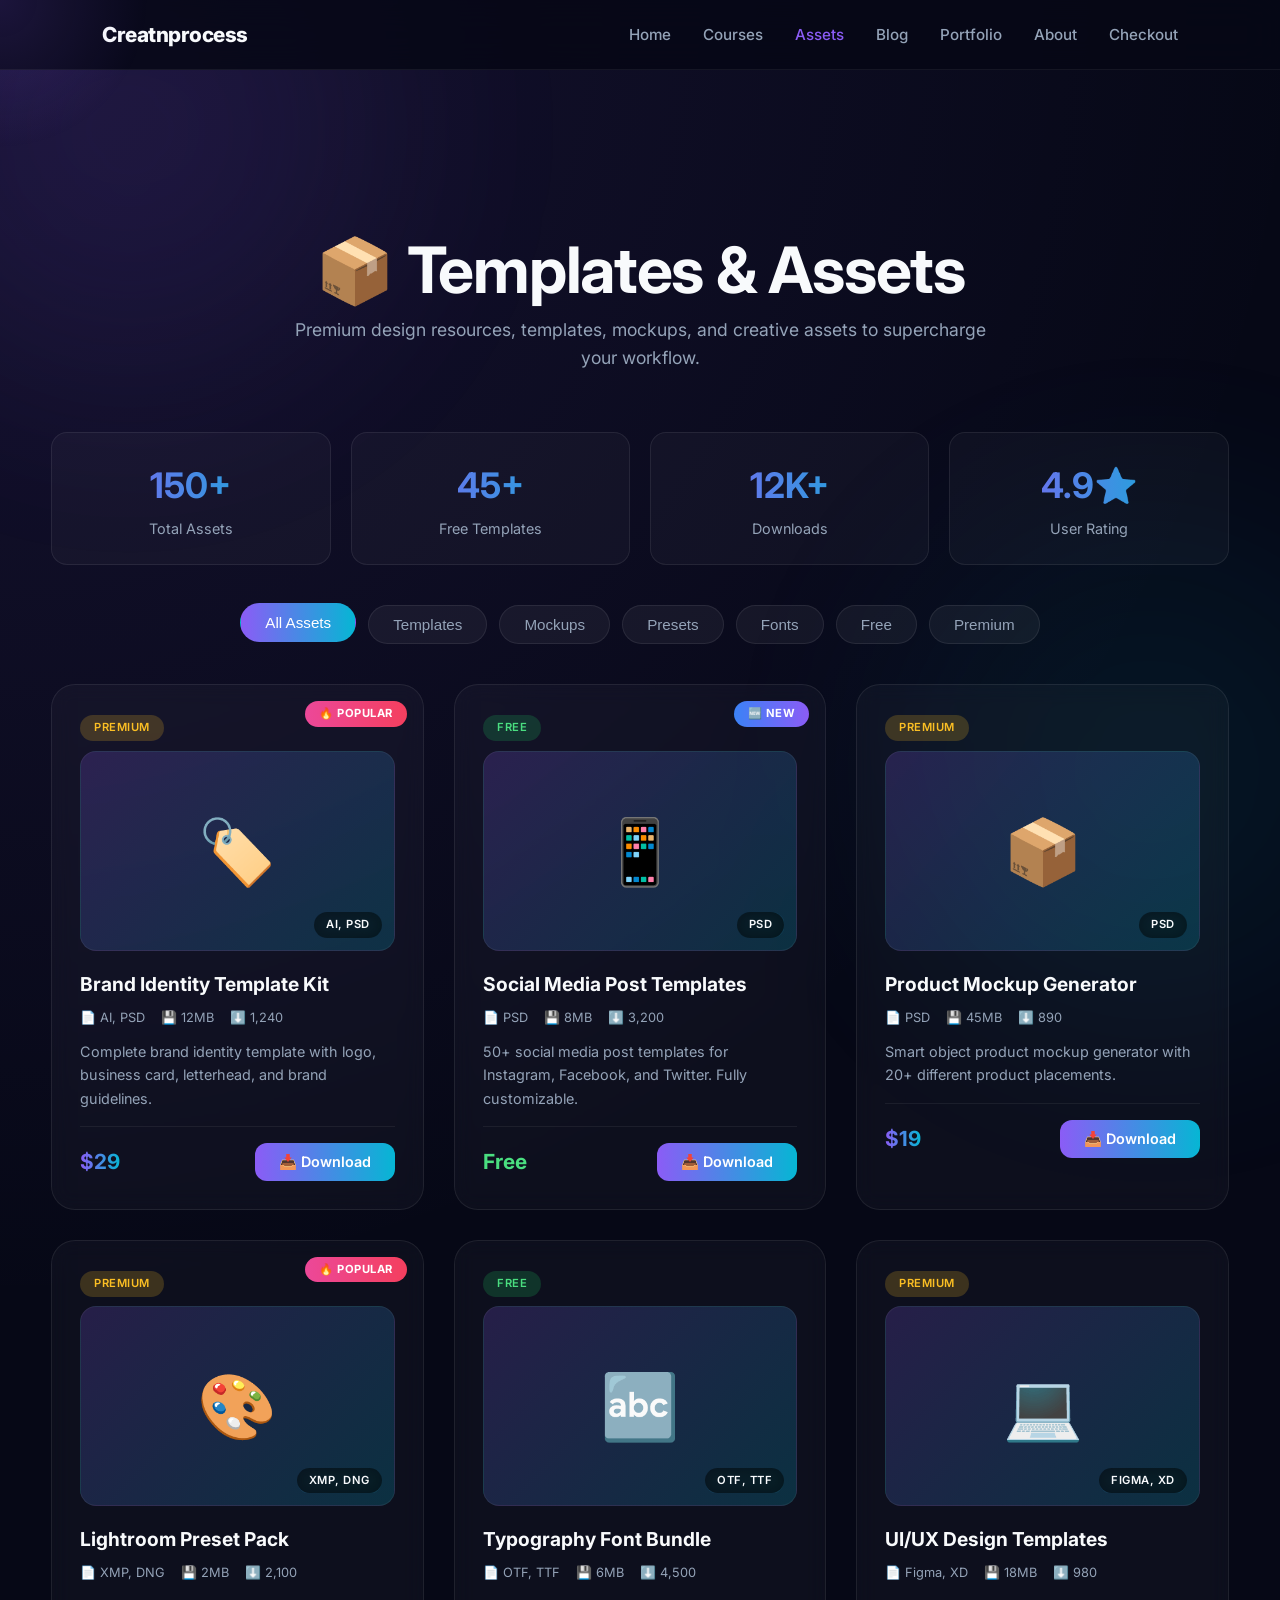
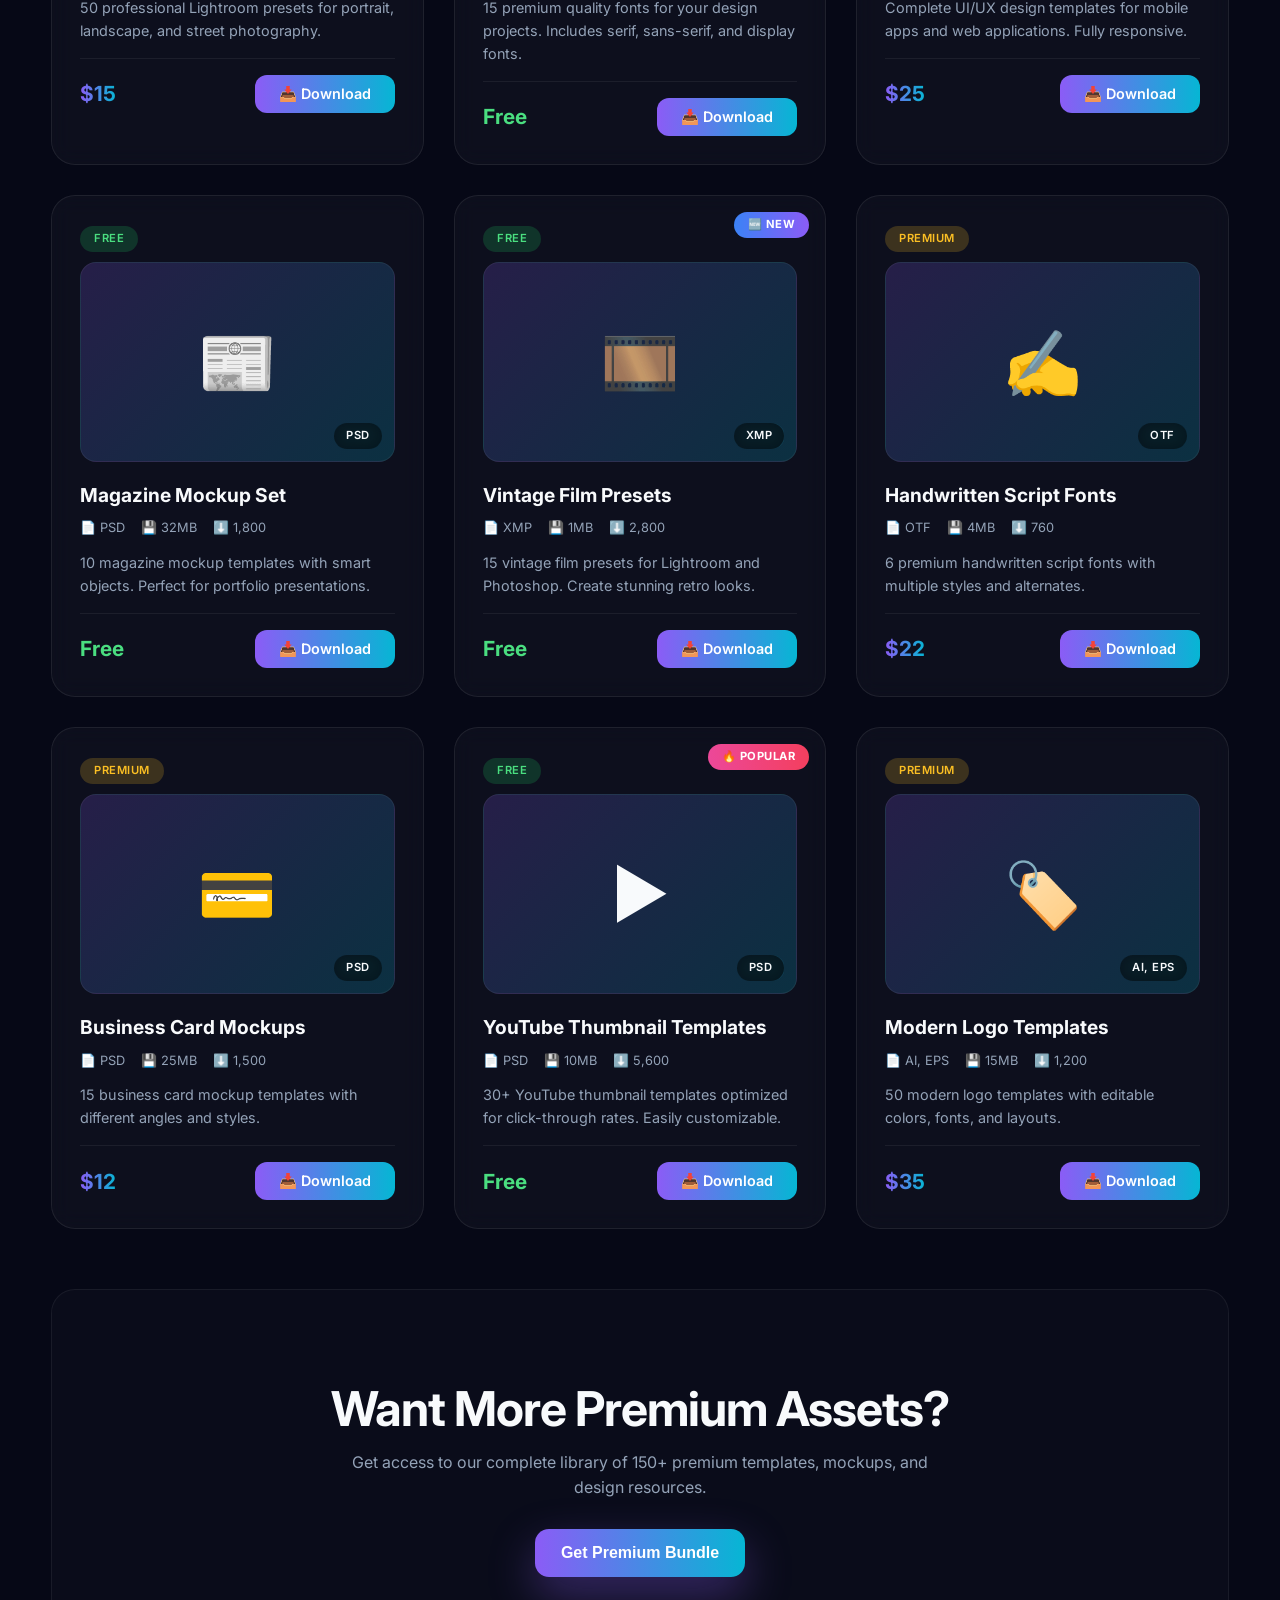
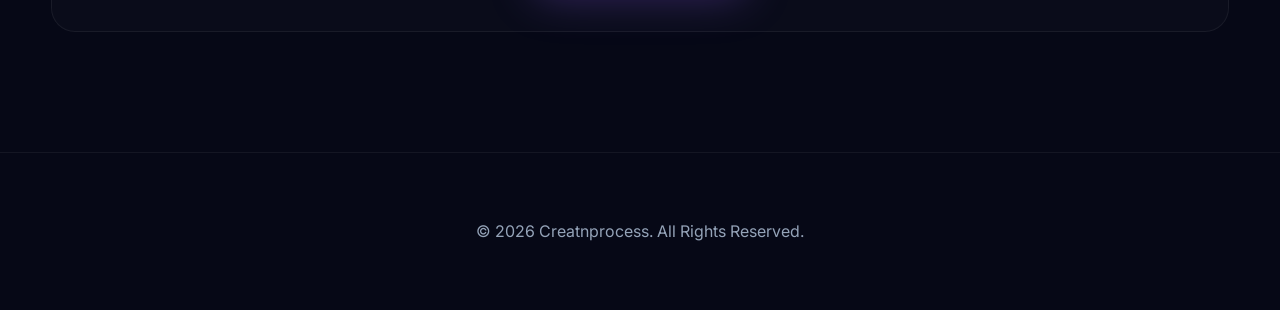
==== assets.html @ be1e5af7 "Create assets.html" ====
<!DOCTYPE html>
<html lang="en">
<head>
    <meta charset="UTF-8">
    <meta name="viewport" content="width=device-width, initial-scale=1.0">
    <title>Templates & Assets | Creatnprocess</title>
    <link href="https://fonts.googleapis.com/css2?family=Inter:wght@300;400;500;600;700;800&display=swap" rel="stylesheet">
    <link rel="stylesheet" href="style.css">
    <style>
        /* ===== ASSETS PAGE STYLES ===== */
        .assets-header {
            text-align: center;
            padding: 60px 0 20px;
        }
        .assets-header h1 {
            font-size: clamp(2.5rem, 5vw, 4rem);
            margin-bottom: 10px;
        }
        .assets-header p {
            color: var(--muted);
            font-size: 1.1rem;
            max-width: 700px;
            margin: 0 auto;
        }

        .assets-stats {
            display: grid;
            grid-template-columns: repeat(4, 1fr);
            gap: 20px;
            margin: 40px 0;
        }
        .assets-stats .stat-box {
            background: rgba(255, 255, 255, 0.03);
            border: 1px solid rgba(255, 255, 255, 0.08);
            border-radius: 16px;
            padding: 24px;
            text-align: center;
            transition: all 0.3s;
        }
        .assets-stats .stat-box:hover {
            transform: translateY(-4px);
            border-color: rgba(139, 92, 246, 0.3);
        }
        .assets-stats .stat-box .stat-number {
            font-size: 2.2rem;
            font-weight: 700;
            background: linear-gradient(90deg, var(--a), var(--b));
            -webkit-background-clip: text;
            -webkit-text-fill-color: transparent;
            background-clip: text;
        }
        .assets-stats .stat-box .stat-label {
            color: var(--muted);
            font-size: 0.9rem;
            margin-top: 4px;
        }

        .asset-filters {
            display: flex;
            flex-wrap: wrap;
            justify-content: center;
            gap: 12px;
            margin: 30px 0 40px;
        }
        .asset-filters button {
            padding: 10px 24px;
            border-radius: 999px;
            background: rgba(255, 255, 255, 0.05);
            border: 1px solid rgba(255, 255, 255, 0.08);
            color: var(--muted);
            cursor: pointer;
            font-weight: 500;
            transition: all 0.3s ease;
            font-size: 0.95rem;
        }
        .asset-filters button:hover,
        .asset-filters button.active {
            background: linear-gradient(90deg, var(--a), var(--b));
            color: white;
            border-color: transparent;
            transform: translateY(-2px);
        }

        .assets-grid {
            display: grid;
            grid-template-columns: repeat(auto-fit, minmax(320px, 1fr));
            gap: 30px;
            margin-top: 20px;
        }

        .asset-card {
            background: rgba(255, 255, 255, 0.03);
            border: 1px solid rgba(255, 255, 255, 0.08);
            border-radius: 24px;
            padding: 28px;
            backdrop-filter: blur(10px);
            transition: all 0.4s cubic-bezier(0.175, 0.885, 0.32, 1.275);
            position: relative;
            overflow: hidden;
        }
        .asset-card:hover {
            transform: translateY(-8px);
            border-color: rgba(139, 92, 246, 0.4);
            box-shadow: 0 25px 50px rgba(0, 0, 0, 0.4);
        }
        .asset-card.hidden {
            display: none;
        }

        .asset-card .asset-preview {
            height: 200px;
            border-radius: 16px;
            display: grid;
            place-items: center;
            font-size: 3rem;
            margin-bottom: 18px;
            position: relative;
            overflow: hidden;
            background: linear-gradient(135deg, rgba(139, 92, 246, 0.2), rgba(6, 182, 212, 0.2));
            border: 1px solid rgba(255, 255, 255, 0.06);
        }
        .asset-card .asset-preview .asset-overlay {
            position: absolute;
            inset: 0;
            background: rgba(0, 0, 0, 0.4);
            display: grid;
            place-items: center;
            opacity: 0;
            transition: opacity 0.3s;
        }
        .asset-card .asset-preview:hover .asset-overlay {
            opacity: 1;
        }
        .asset-card .asset-preview .asset-overlay .preview-btn {
            padding: 12px 28px;
            border-radius: 12px;
            background: linear-gradient(90deg, var(--a), var(--b));
            color: white;
            border: none;
            font-weight: 600;
            cursor: pointer;
            transition: transform 0.2s;
            font-family: inherit;
            font-size: 0.9rem;
        }
        .asset-card .asset-preview .asset-overlay .preview-btn:hover {
            transform: scale(1.05);
        }
        .asset-card .asset-preview .file-type {
            position: absolute;
            bottom: 12px;
            right: 12px;
            padding: 4px 12px;
            border-radius: 999px;
            background: rgba(0, 0, 0, 0.6);
            backdrop-filter: blur(8px);
            font-size: 0.7rem;
            font-weight: 600;
            color: var(--text);
            text-transform: uppercase;
            letter-spacing: 0.5px;
        }

        .asset-card .asset-badge {
            display: inline-block;
            padding: 4px 14px;
            border-radius: 999px;
            font-size: 0.7rem;
            font-weight: 600;
            text-transform: uppercase;
            letter-spacing: 0.5px;
            margin-bottom: 10px;
        }
        .asset-badge.free {
            background: rgba(34, 197, 94, 0.2);
            color: #4ade80;
        }
        .asset-badge.premium {
            background: rgba(251, 191, 36, 0.2);
            color: #fbbf24;
        }
        .asset-badge.pro {
            background: rgba(139, 92, 246, 0.2);
            color: var(--a);
        }

        .asset-card h3 {
            font-size: 1.2rem;
            margin: 0 0 6px;
        }
        .asset-card .asset-meta {
            display: flex;
            gap: 16px;
            color: var(--muted);
            font-size: 0.8rem;
            margin: 8px 0 12px;
            flex-wrap: wrap;
        }
        .asset-card .asset-meta span {
            display: flex;
            align-items: center;
            gap: 4px;
        }
        .asset-card p {
            color: var(--muted);
            line-height: 1.6;
            font-size: 0.9rem;
            margin: 0 0 16px;
        }
        .asset-card .asset-footer {
            display: flex;
            justify-content: space-between;
            align-items: center;
            padding-top: 16px;
            border-top: 1px solid rgba(255, 255, 255, 0.06);
            flex-wrap: wrap;
            gap: 12px;
        }
        .asset-card .asset-price {
            font-size: 1.3rem;
            font-weight: 700;
            background: linear-gradient(90deg, var(--a), var(--b));
            -webkit-background-clip: text;
            -webkit-text-fill-color: transparent;
            background-clip: text;
        }
        .asset-card .asset-price.free-price {
            background: none;
            -webkit-text-fill-color: #4ade80;
            color: #4ade80;
        }
        .asset-card .btn-download {
            padding: 10px 24px;
            border-radius: 12px;
            background: linear-gradient(90deg, var(--a), var(--b));
            color: white;
            border: none;
            font-weight: 600;
            font-size: 0.9rem;
            cursor: pointer;
            transition: all 0.3s;
            font-family: inherit;
        }
        .asset-card .btn-download:hover {
            transform: translateY(-2px);
            box-shadow: 0 10px 30px rgba(139, 92, 246, 0.3);
        }
        .asset-card .btn-download:active {
            transform: scale(0.95);
        }
        .asset-card .btn-download.downloaded {
            background: rgba(34, 197, 94, 0.2);
            color: #4ade80;
            border: 1px solid rgba(34, 197, 94, 0.2);
            cursor: default;
        }
        .asset-card .btn-download.downloaded:hover {
            transform: none;
            box-shadow: none;
        }

        .asset-card .featured-tag {
            position: absolute;
            top: 16px;
            right: 16px;
            background: linear-gradient(90deg, #f59e0b, #f97316);
            color: white;
            padding: 4px 14px;
            border-radius: 999px;
            font-size: 0.7rem;
            font-weight: 700;
            text-transform: uppercase;
            letter-spacing: 0.5px;
            z-index: 2;
        }
        .asset-card .featured-tag.new {
            background: linear-gradient(90deg, #3b82f6, #8b5cf6);
        }
        .asset-card .featured-tag.popular {
            background: linear-gradient(90deg, #ec4899, #f43f5e);
        }

        /* ===== TOAST ===== */
        .toast {
            position: fixed;
            bottom: 30px;
            right: 30px;
            padding: 16px 28px;
            border-radius: 16px;
            background: rgba(6, 8, 22, 0.95);
            backdrop-filter: blur(20px);
            border: 1px solid rgba(255, 255, 255, 0.1);
            color: var(--text);
            font-weight: 500;
            z-index: 10000;
            transform: translateY(120px);
            opacity: 0;
            transition: all 0.5s cubic-bezier(0.175, 0.885, 0.32, 1.275);
            max-width: 400px;
            box-shadow: 0 20px 60px rgba(0, 0, 0, 0.5);
        }
        .toast.show {
            transform: translateY(0);
            opacity: 1;
        }
        .toast .toast-icon {
            margin-right: 10px;
        }
        .toast.success {
            border-color: rgba(34, 197, 94, 0.3);
        }
        .toast.success .toast-icon {
            color: #4ade80;
        }
        .toast.error {
            border-color: rgba(239, 68, 68, 0.3);
        }
        .toast.error .toast-icon {
            color: #f87171;
        }
        .toast.info {
            border-color: rgba(59, 130, 246, 0.3);
        }
        .toast.info .toast-icon {
            color: #60a5fa;
        }

        .no-results {
            text-align: center;
            padding: 60px 20px;
            color: var(--muted);
            display: none;
        }
        .no-results.show {
            display: block;
        }
        .no-results h3 {
            font-size: 1.5rem;
            margin-bottom: 10px;
            color: var(--text);
        }

        @media (max-width: 900px) {
            .assets-stats {
                grid-template-columns: repeat(2, 1fr);
            }
            .assets-grid {
                grid-template-columns: 1fr;
            }
            .toast {
                bottom: 20px;
                right: 20px;
                left: 20px;
                max-width: none;
            }
        }
        @media (max-width: 600px) {
            .assets-stats {
                grid-template-columns: 1fr 1fr;
                gap: 12px;
            }
            .assets-stats .stat-box {
                padding: 16px;
            }
            .assets-stats .stat-box .stat-number {
                font-size: 1.6rem;
            }
            .asset-filters button {
                padding: 8px 16px;
                font-size: 0.85rem;
            }
            .asset-card .asset-footer {
                flex-direction: column;
                align-items: stretch;
            }
            .asset-card .btn-download {
                text-align: center;
            }
        }
    </style>
</head>
<body>

    <!-- ===== CURSOR GLOW ===== -->
    <div class="cursor-glow"></div>

    <!-- ===== TOAST ===== -->
    <div class="toast" id="toast">
        <span class="toast-icon">✅</span>
        <span class="toast-message">Action completed!</span>
    </div>

    <!-- ===== NAVIGATION ===== -->
    <nav id="nav">
        <div class="brand">Creatnprocess</div>
        <div class="nav-links">
            <a href="index.html">Home</a>
            <a href="courses.html">Courses</a>
            <a href="assets.html" style="color:var(--a);">Assets</a>
            <a href="blog.html">Blog</a>
            <a href="index.html#showcase">Portfolio</a>
            <a href="founder.html">About</a>
            <a href="checkout.html">Checkout</a>
        </div>
    </nav>

    <section class="section">
        <!-- Header -->
        <div class="assets-header reveal">
            <h1>📦 Templates & Assets</h1>
            <p>Premium design resources, templates, mockups, and creative assets to supercharge your workflow.</p>
        </div>

        <!-- Stats -->
        <div class="assets-stats reveal">
            <div class="stat-box">
                <div class="stat-number">150+</div>
                <div class="stat-label">Total Assets</div>
            </div>
            <div class="stat-box">
                <div class="stat-number">45+</div>
                <div class="stat-label">Free Templates</div>
            </div>
            <div class="stat-box">
                <div class="stat-number">12K+</div>
                <div class="stat-label">Downloads</div>
            </div>
            <div class="stat-box">
                <div class="stat-number">4.9⭐</div>
                <div class="stat-label">User Rating</div>
            </div>
        </div>

        <!-- Filters -->
        <div class="asset-filters reveal" id="filterContainer">
            <button class="active" data-filter="all">All Assets</button>
            <button data-filter="templates">Templates</button>
            <button data-filter="mockups">Mockups</button>
            <button data-filter="presets">Presets</button>
            <button data-filter="fonts">Fonts</button>
            <button data-filter="free">Free</button>
            <button data-filter="premium">Premium</button>
        </div>

        <!-- No Results -->
        <div class="no-results" id="noResults">
            <h3>🔍 No assets found</h3>
            <p>Try adjusting your filters to find what you're looking for.</p>
        </div>

        <!-- Assets Grid -->
        <div class="assets-grid reveal" id="assetsGrid"></div>

        <!-- Call to Action -->
        <div style="text-align:center;margin-top:60px;padding:50px;background:rgba(255,255,255,0.02);border-radius:24px;border:1px solid rgba(255,255,255,0.06);">
            <h2 style="margin-bottom:12px;">Want More Premium Assets?</h2>
            <p style="color:var(--muted);max-width:600px;margin:0 auto 24px;">Get access to our complete library of 150+ premium templates, mockups, and design resources.</p>
            <button class="btn primary" onclick="showToast('🚀 Premium bundle coming soon!', 'info')" style="border:none;cursor:pointer;">Get Premium Bundle</button>
        </div>

    </section>

    <footer>
        <p>© 2026 Creatnprocess. All Rights Reserved.</p>
    </footer>

    <script src="script.js"></script>
    <script>
        // ============================================================
        // ASSETS DATA
        // ============================================================
        const assets = [{
            id: 1,
            title: "Brand Identity Template Kit",
            category: "templates",
            type: "premium",
            price: 29,
            icon: "🏷️",
            format: "AI, PSD",
            size: "12MB",
            downloads: 1240,
            description: "Complete brand identity template with logo, business card, letterhead, and brand guidelines.",
            featured: true,
            featuredType: "popular"
        }, {
            id: 2,
            title: "Social Media Post Templates",
            category: "templates",
            type: "free",
            price: 0,
            icon: "📱",
            format: "PSD",
            size: "8MB",
            downloads: 3200,
            description: "50+ social media post templates for Instagram, Facebook, and Twitter. Fully customizable.",
            featured: true,
            featuredType: "new"
        }, {
            id: 3,
            title: "Product Mockup Generator",
            category: "mockups",
            type: "premium",
            price: 19,
            icon: "📦",
            format: "PSD",
            size: "45MB",
            downloads: 890,
            description: "Smart object product mockup generator with 20+ different product placements.",
            featured: false,
            featuredType: null
        }, {
            id: 4,
            title: "Lightroom Preset Pack",
            category: "presets",
            type: "premium",
            price: 15,
            icon: "🎨",
            format: "XMP, DNG",
            size: "2MB",
            downloads: 2100,
            description: "50 professional Lightroom presets for portrait, landscape, and street photography.",
            featured: true,
            featuredType: "popular"
        }, {
            id: 5,
            title: "Typography Font Bundle",
            category: "fonts",
            type: "free",
            price: 0,
            icon: "🔤",
            format: "OTF, TTF",
            size: "6MB",
            downloads: 4500,
            description: "15 premium quality fonts for your design projects. Includes serif, sans-serif, and display fonts.",
            featured: false,
            featuredType: null
        }, {
            id: 6,
            title: "UI/UX Design Templates",
            category: "templates",
            type: "premium",
            price: 25,
            icon: "💻",
            format: "Figma, XD",
            size: "18MB",
            downloads: 980,
            description: "Complete UI/UX design templates for mobile apps and web applications. Fully responsive.",
            featured: false,
            featuredType: null
        }, {
            id: 7,
            title: "Magazine Mockup Set",
            category: "mockups",
            type: "free",
            price: 0,
            icon: "📰",
            format: "PSD",
            size: "32MB",
            downloads: 1800,
            description: "10 magazine mockup templates with smart objects. Perfect for portfolio presentations.",
            featured: false,
            featuredType: null
        }, {
            id: 8,
            title: "Vintage Film Presets",
            category: "presets",
            type: "free",
            price: 0,
            icon: "🎞️",
            format: "XMP",
            size: "1MB",
            downloads: 2800,
            description: "15 vintage film presets for Lightroom and Photoshop. Create stunning retro looks.",
            featured: true,
            featuredType: "new"
        }, {
            id: 9,
            title: "Handwritten Script Fonts",
            category: "fonts",
            type: "premium",
            price: 22,
            icon: "✍️",
            format: "OTF",
            size: "4MB",
            downloads: 760,
            description: "6 premium handwritten script fonts with multiple styles and alternates.",
            featured: false,
            featuredType: null
        }, {
            id: 10,
            title: "Business Card Mockups",
            category: "mockups",
            type: "premium",
            price: 12,
            icon: "💳",
            format: "PSD",
            size: "25MB",
            downloads: 1500,
            description: "15 business card mockup templates with different angles and styles.",
            featured: false,
            featuredType: null
        }, {
            id: 11,
            title: "YouTube Thumbnail Templates",
            category: "templates",
            type: "free",
            price: 0,
            icon: "▶️",
            format: "PSD",
            size: "10MB",
            downloads: 5600,
            description: "30+ YouTube thumbnail templates optimized for click-through rates. Easily customizable.",
            featured: true,
            featuredType: "popular"
        }, {
            id: 12,
            title: "Modern Logo Templates",
            category: "templates",
            type: "premium",
            price: 35,
            icon: "🏷️",
            format: "AI, EPS",
            size: "15MB",
            downloads: 1200,
            description: "50 modern logo templates with editable colors, fonts, and layouts.",
            featured: false,
            featuredType: null
        }];

        // ============================================================
        // STATE
        // ============================================================
        let downloadedAssets = new Set();

        // ============================================================
        // TOAST SYSTEM
        // ============================================================
        function showToast(message, type = 'success') {
            const toast = document.getElementById('toast');
            const messageEl = toast.querySelector('.toast-message');
            const iconEl = toast.querySelector('.toast-icon');
            
            toast.className = 'toast ' + type;
            iconEl.textContent = type === 'success' ? '✅' : type === 'error' ? '❌' : 'ℹ️';
            messageEl.textContent = message;
            
            toast.classList.remove('show');
            setTimeout(() => {
                toast.classList.add('show');
            }, 10);
            
            clearTimeout(toast._timeout);
            toast._timeout = setTimeout(() => {
                toast.classList.remove('show');
            }, 3500);
        }

        // ============================================================
        // DOWNLOAD FUNCTION
        // ============================================================
        function downloadAsset(assetId) {
            const asset = assets.find(a => a.id === assetId);
            if (!asset) return;

            // Check if already downloaded
            if (downloadedAssets.has(assetId)) {
                showToast(`"${asset.title}" is already downloaded!`, 'info');
                return;
            }

            // Check if premium and not paid (simulate purchase)
            if (asset.type === 'premium') {
                const confirmed = confirm(`💎 "${asset.title}" is a premium asset.\n\nPrice: $${asset.price}\n\nWould you like to purchase and download it now?\n\n(Click OK to simulate purchase)`);
                if (!confirmed) {
                    showToast('Download cancelled', 'info');
                    return;
                }
                showToast(`💳 Processing payment for $${asset.price}...`, 'info');
                
                // Simulate payment processing
                setTimeout(() => {
                    downloadedAssets.add(assetId);
                    renderAssets();
                    showToast(`✅ "${asset.title}" downloaded successfully!`, 'success');
                }, 1500);
                return;
            }

            // Free download
            downloadedAssets.add(assetId);
            renderAssets();
            
            // Simulate download
            const mockBlob = new Blob(['This is a mock download file for ' + asset.title], { type: 'text/plain' });
            const url = URL.createObjectURL(mockBlob);
            const a = document.createElement('a');
            a.href = url;
            a.download = `${asset.title.toLowerCase().replace(/ /g, '_')}.${asset.format.split(',')[0].toLowerCase()}`;
            document.body.appendChild(a);
            a.click();
            document.body.removeChild(a);
            URL.revokeObjectURL(url);
            
            showToast(`📥 "${asset.title}" downloaded successfully!`, 'success');
        }

        // ============================================================
        // RENDER ASSETS
        // ============================================================
        function renderAssets(filter = 'all') {
            const grid = document.getElementById('assetsGrid');
            const noResults = document.getElementById('noResults');
            
            let filteredAssets = assets;
            
            if (filter !== 'all') {
                filteredAssets = assets.filter(a => 
                    a.category === filter || 
                    a.type === filter
                );
            }
            
            if (filteredAssets.length === 0) {
                noResults.classList.add('show');
                grid.innerHTML = '';
                return;
            }
            
            noResults.classList.remove('show');
            
            grid.innerHTML = filteredAssets.map(asset => {
                const isDownloaded = downloadedAssets.has(asset.id);
                
                let tags = [];
                if (asset.featured && asset.featuredType === 'popular') {
                    tags.push(`<span class="featured-tag popular">🔥 Popular</span>`);
                } else if (asset.featured && asset.featuredType === 'new') {
                    tags.push(`<span class="featured-tag new">🆕 New</span>`);
                }
                
                const priceClass = asset.type === 'free' ? 'free-price' : '';
                const priceDisplay = asset.type === 'free' ? 'Free' : `$${asset.price}`;
                const badgeClass = asset.type === 'free' ? 'free' : asset.type === 'premium' ? 'premium' : 'pro';
                
                let buttonHTML;
                if (isDownloaded) {
                    buttonHTML = `<button class="btn-download downloaded" disabled>✅ Downloaded</button>`;
                } else {
                    buttonHTML = `<button class="btn-download" onclick="downloadAsset(${asset.id})">📥 Download</button>`;
                }
                
                return `
                    <div class="asset-card" data-category="${asset.category}" data-type="${asset.type}">
                        ${tags.join('')}
                        <span class="asset-badge ${badgeClass}">${asset.type}</span>
                        <div class="asset-preview">
                            <span style="font-size:4rem;position:relative;z-index:1;">${asset.icon}</span>
                            <div class="asset-overlay">
                                <button class="preview-btn" onclick="downloadAsset(${asset.id})">Quick Download</button>
                            </div>
                            <span class="file-type">${asset.format}</span>
                        </div>
                        <h3>${asset.title}</h3>
                        <div class="asset-meta">
                            <span>📄 ${asset.format}</span>
                            <span>💾 ${asset.size}</span>
                            <span>⬇️ ${asset.downloads.toLocaleString()}</span>
                        </div>
                        <p>${asset.description}</p>
                        <div class="asset-footer">
                            <div class="asset-price ${priceClass}">${priceDisplay}</div>
                            ${buttonHTML}
                        </div>
                    </div>
                `;
            }).join('');
        }

        // ============================================================
        // FILTER SYSTEM
        // ============================================================
        document.addEventListener('DOMContentLoaded', function() {
            const filterButtons = document.querySelectorAll('.asset-filters button');
            
            // Load saved downloads
            try {
                const saved = JSON.parse(localStorage.getItem('creatnprocess_downloaded') || '[]');
                if (Array.isArray(saved)) downloadedAssets = new Set(saved);
            } catch (e) {}
            
            filterButtons.forEach(button => {
                button.addEventListener('click', function() {
                    filterButtons.forEach(btn => btn.classList.remove('active'));
                    this.classList.add('active');
                    
                    const filter = this.dataset.filter;
                    renderAssets(filter);
                });
            });
            
            // Initial render
            renderAssets('all');
            
            // Save downloads to localStorage
            setInterval(() => {
                localStorage.setItem('creatnprocess_downloaded', JSON.stringify([...downloadedAssets]));
            }, 1000);
        });

        // ============================================================
        // EXPOSE FUNCTIONS
        // ============================================================
        window.downloadAsset = downloadAsset;
        window.showToast = showToast;

        console.log('📦 Assets page loaded!');
        console.log(`📁 ${assets.length} assets available`);
        console.log(`⬇️ ${downloadedAssets.size} assets downloaded`);
    </script>
</body>
</html>
---- style.css ----
/* ===== RESET & BASE ===== */
:root {
    --a: #8b5cf6;
    --b: #06b6d4;
    --bg: #060816;
    --text: #f8fafc;
    --muted: #94a3b8;
}
* {
    box-sizing: border-box;
}
html {
    scroll-behavior: smooth;
}
body {
    margin: 0;
    font-family: 'Inter', sans-serif;
    color: var(--text);
    background:
        radial-gradient(circle at top left, rgba(139, 92, 246, 0.12), transparent 35%),
        var(--bg);
    overflow-x: hidden;
    line-height: 1.6;
}

/* ===== GLOW ORBS ===== */
body::before,
body::after {
    content: "";
    position: fixed;
    width: 500px;
    height: 500px;
    border-radius: 50%;
    filter: blur(120px);
    pointer-events: none;
    z-index: -1;
    opacity: 0.45;
}
body::before {
    background: rgba(139, 92, 246, 0.22);
    top: -120px;
    left: -120px;
}
body::after {
    background: rgba(6, 182, 212, 0.18);
    right: -120px;
    bottom: -120px;
}

/* ===== CURSOR GLOW ===== */
.cursor-glow {
    position: fixed;
    width: 300px;
    height: 300px;
    border-radius: 50%;
    background: radial-gradient(circle, rgba(139, 92, 246, 0.15), transparent 70%);
    pointer-events: none;
    transform: translate(-50%, -50%);
    z-index: 9999;
    transition: opacity 0.2s;
}

/* ===== NAVIGATION ===== */
nav {
    position: sticky;
    top: 0;
    z-index: 100;
    display: flex;
    justify-content: space-between;
    align-items: center;
    width: 100%;
    padding: 18px 8%;
    background: rgba(6, 8, 22, 0.85);
    backdrop-filter: blur(18px);
    border-bottom: 1px solid rgba(255, 255, 255, 0.06);
    border-radius: 0;
    margin: 0;
    box-shadow: none;
}
.brand {
    font-weight: 800;
    font-size: 1.3rem;
    letter-spacing: -0.5px;
    color: var(--text);
}
.nav-links a {
    color: var(--muted);
    text-decoration: none;
    margin-left: 28px;
    font-size: 0.95rem;
    font-weight: 500;
    transition: color 0.2s ease;
}
.nav-links a:hover {
    color: var(--text);
}

/* ===== HERO ===== */
.hero {
    min-height: 90vh;
    display: grid;
    place-items: center;
    padding: 40px 20px;
}
.hero-content {
    text-align: center;
    max-width: 900px;
}
.pill {
    display: inline-block;
    padding: 10px 16px;
    border-radius: 999px;
    background: rgba(255, 255, 255, 0.07);
    border: 1px solid rgba(255, 255, 255, 0.08);
    font-size: 0.85rem;
    font-weight: 500;
}
h1 {
    font-size: clamp(3rem, 7vw, 5.5rem);
    line-height: 1.1;
    margin: 25px 0 16px;
    font-weight: 700;
    letter-spacing: -0.02em;
}
.hero p {
    color: var(--muted);
    font-size: 1.15rem;
    max-width: 760px;
    margin: 0 auto 32px;
    line-height: 1.7;
}
.hero-buttons {
    display: flex;
    flex-wrap: wrap;
    justify-content: center;
    gap: 12px;
}

/* ===== BUTTONS ===== */
.btn {
    display: inline-block;
    padding: 15px 26px;
    border-radius: 14px;
    text-decoration: none;
    font-weight: 700;
    font-size: 1rem;
    border: none;
    cursor: pointer;
    transition: transform 0.15s ease, box-shadow 0.25s ease, opacity 0.2s ease;
    margin: 4px;
}
.primary {
    background: linear-gradient(90deg, var(--a), var(--b));
    color: white;
    box-shadow: 0 18px 45px rgba(139, 92, 246, 0.35);
}
.primary:hover {
    transform: translateY(-4px);
    box-shadow: 0 24px 55px rgba(139, 92, 246, 0.45);
}
.secondary {
    border: 1px solid rgba(255, 255, 255, 0.12);
    color: white;
    background: transparent;
}
.secondary:hover {
    transform: translateY(-4px);
}
.btn:active,
.btn-click {
    transform: scale(0.97);
    opacity: 0.9;
}

/* ===== SECTIONS ===== */
.section {
    width: min(1240px, 92%);
    margin: auto;
    padding: 80px 0;
}
.stats {
    width: min(1240px, 92%);
    margin: auto;
    padding: 80px 0;
    display: grid;
    grid-template-columns: repeat(auto-fit, minmax(200px, 1fr));
    gap: 24px;
}
h2 {
    font-size: clamp(2.2rem, 4vw, 3rem);
    font-weight: 700;
    letter-spacing: -0.02em;
    margin-bottom: 14px;
    line-height: 1.2;
}

/* ===== CARDS / STATS ===== */
.stat,
.card,
.project,
.brands div,
.stat-card {
    background: rgba(255, 255, 255, 0.035);
    border: 1px solid rgba(255, 255, 255, 0.08);
    border-radius: 20px;
    padding: 28px;
    backdrop-filter: blur(10px);
    transition: transform 0.3s ease, border-color 0.3s ease, box-shadow 0.3s ease;
}
.stat:hover,
.card:hover,
.project:hover,
.brands div:hover,
.stat-card:hover {
    transform: translateY(-6px);
    border-color: rgba(139, 92, 246, 0.35);
    box-shadow: 0 20px 40px rgba(0, 0, 0, 0.3);
}
.stat h3 {
    font-size: 2.5rem;
    margin: 0 0 4px;
    background: linear-gradient(90deg, var(--a), var(--b));
    -webkit-background-clip: text;
    -webkit-text-fill-color: transparent;
    background-clip: text;
}
.stat span {
    color: var(--muted);
    font-size: 0.95rem;
}

/* ===== CARDS GRID ===== */
.cards {
    display: grid;
    grid-template-columns: repeat(auto-fit, minmax(280px, 1fr));
    gap: 24px;
    margin-top: 30px;
}
.card h3 {
    margin: 0 0 8px;
    font-size: 1.3rem;
}
.card p {
    color: var(--muted);
    margin: 0;
    line-height: 1.5;
}

/* ===== THUMB / IMAGE ===== */
.thumb,
.image {
    height: 220px;
    border-radius: 18px;
    background: linear-gradient(135deg, var(--a), var(--b));
    display: grid;
    place-items: center;
    font-weight: 700;
    margin-bottom: 18px;
    overflow: hidden;
    position: relative;
}
.thumb::after,
.image::after {
    content: "";
    position: absolute;
    inset: 0;
    background: linear-gradient(180deg, transparent, rgba(0, 0, 0, 0.25));
}

/* ===== PORTFOLIO ===== */
.heading-row {
    display: flex;
    justify-content: space-between;
    align-items: center;
    gap: 20px;
    margin-bottom: 30px;
}
.filters {
    display: flex;
    gap: 10px;
    flex-wrap: wrap;
}
.filters button {
    padding: 10px 16px;
    border-radius: 999px;
    background: rgba(255, 255, 255, 0.07);
    border: 1px solid rgba(255, 255, 255, 0.08);
    color: var(--muted);
    cursor: pointer;
    font-weight: 500;
    transition: all 0.2s ease;
}
.filters button.active,
.filters button:hover {
    background: linear-gradient(90deg, var(--a), var(--b));
    color: white;
    border-color: transparent;
}
.portfolio {
    display: grid;
    grid-template-columns: 2fr 1fr 1fr;
    gap: 24px;
}
.large {
    grid-row: span 2;
}

/* ===== QUOTE ===== */
.quote blockquote {
    font-size: 1.5rem;
    color: #dbeafe;
    line-height: 1.8;
    border-left: 4px solid var(--a);
    padding-left: 24px;
    margin: 0;
    font-style: italic;
}

/* ===== BRANDS ===== */
.brands {
    display: grid;
    grid-template-columns: repeat(auto-fit, minmax(180px, 1fr));
    gap: 20px;
    margin-top: 30px;
}
.brands div {
    text-align: center;
    font-weight: 700;
    padding: 24px;
}

/* ===== EXTRA SECTIONS ===== */
.stats-grid {
    display: grid;
    grid-template-columns: repeat(auto-fit, minmax(220px, 1fr));
    gap: 24px;
    margin-top: 20px;
}
.stat-card h2 {
    font-size: 2.8rem;
    margin-bottom: 10px;
}
.stat-card p {
    opacity: 0.8;
    margin: 0;
}

/* ===== CONTACT ===== */
.contact-section {
    padding-top: 60px;
}
.contact-card {
    max-width: 900px;
    margin: 0 auto;
    padding: 50px;
    border-radius: 32px;
    background: rgba(255, 255, 255, 0.04);
    border: 1px solid rgba(255, 255, 255, 0.08);
    display: flex;
    flex-direction: column;
    align-items: center;
    text-align: center;
    gap: 28px;
    backdrop-filter: blur(10px);
}
.contact-content {
    max-width: 620px;
}
.contact-content h2 {
    margin-bottom: 16px;
}
.contact-email {
    font-size: 1.05rem;
    color: #dbeafe;
    margin-top: 12px;
    font-weight: 600;
}
.contact-form {
    width: 100%;
    max-width: 620px;
    display: grid;
    gap: 16px;
}
.contact-form input,
.contact-form textarea {
    padding: 16px 18px;
    background: rgba(255, 255, 255, 0.03);
    border: 1px solid rgba(255, 255, 255, 0.08);
    border-radius: 14px;
    color: white;
    font-family: inherit;
    font-size: 1rem;
    width: 100%;
}
.contact-form textarea {
    min-height: 140px;
    resize: vertical;
}
.contact-form button {
    padding: 16px;
    border: none;
    border-radius: 14px;
    background: linear-gradient(90deg, var(--a), var(--b));
    color: white;
    font-weight: 700;
    cursor: pointer;
    transition: transform 0.2s;
    font-size: 1rem;
}
.contact-form button:hover {
    transform: translateY(-2px);
}

/* ===== FOOTER ===== */
footer {
    padding: 50px 20px;
    text-align: center;
    color: var(--muted);
    border-top: 1px solid rgba(255, 255, 255, 0.06);
    margin-top: 40px;
}

/* ===== REVEAL ANIMATION ===== */
.reveal {
    opacity: 0;
    transform: translateY(40px);
    transition: all 0.8s cubic-bezier(0.25, 0.46, 0.45, 0.94);
}
.reveal.visible {
    opacity: 1;
    transform: none;
}

/* ===== RESPONSIVE ===== */
@media (max-width: 900px) {
    nav {
        flex-direction: column;
        gap: 14px;
        padding: 16px 5%;
    }
    .nav-links a {
        margin: 0 10px;
    }
    .portfolio {
        grid-template-columns: 1fr;
    }
    .heading-row {
        flex-direction: column;
        align-items: flex-start;
    }
    .contact-card {
        padding: 30px 20px;
    }
    .hero h1 {
        font-size: clamp(2.5rem, 10vw, 4rem);
    }
}
@media (max-width: 768px) {
    .nav-links {
        display: none;
    }
    .section {
        padding: 60px 0;
    }
    .stats {
        padding: 60px 0;
        gap: 16px;
    }
}
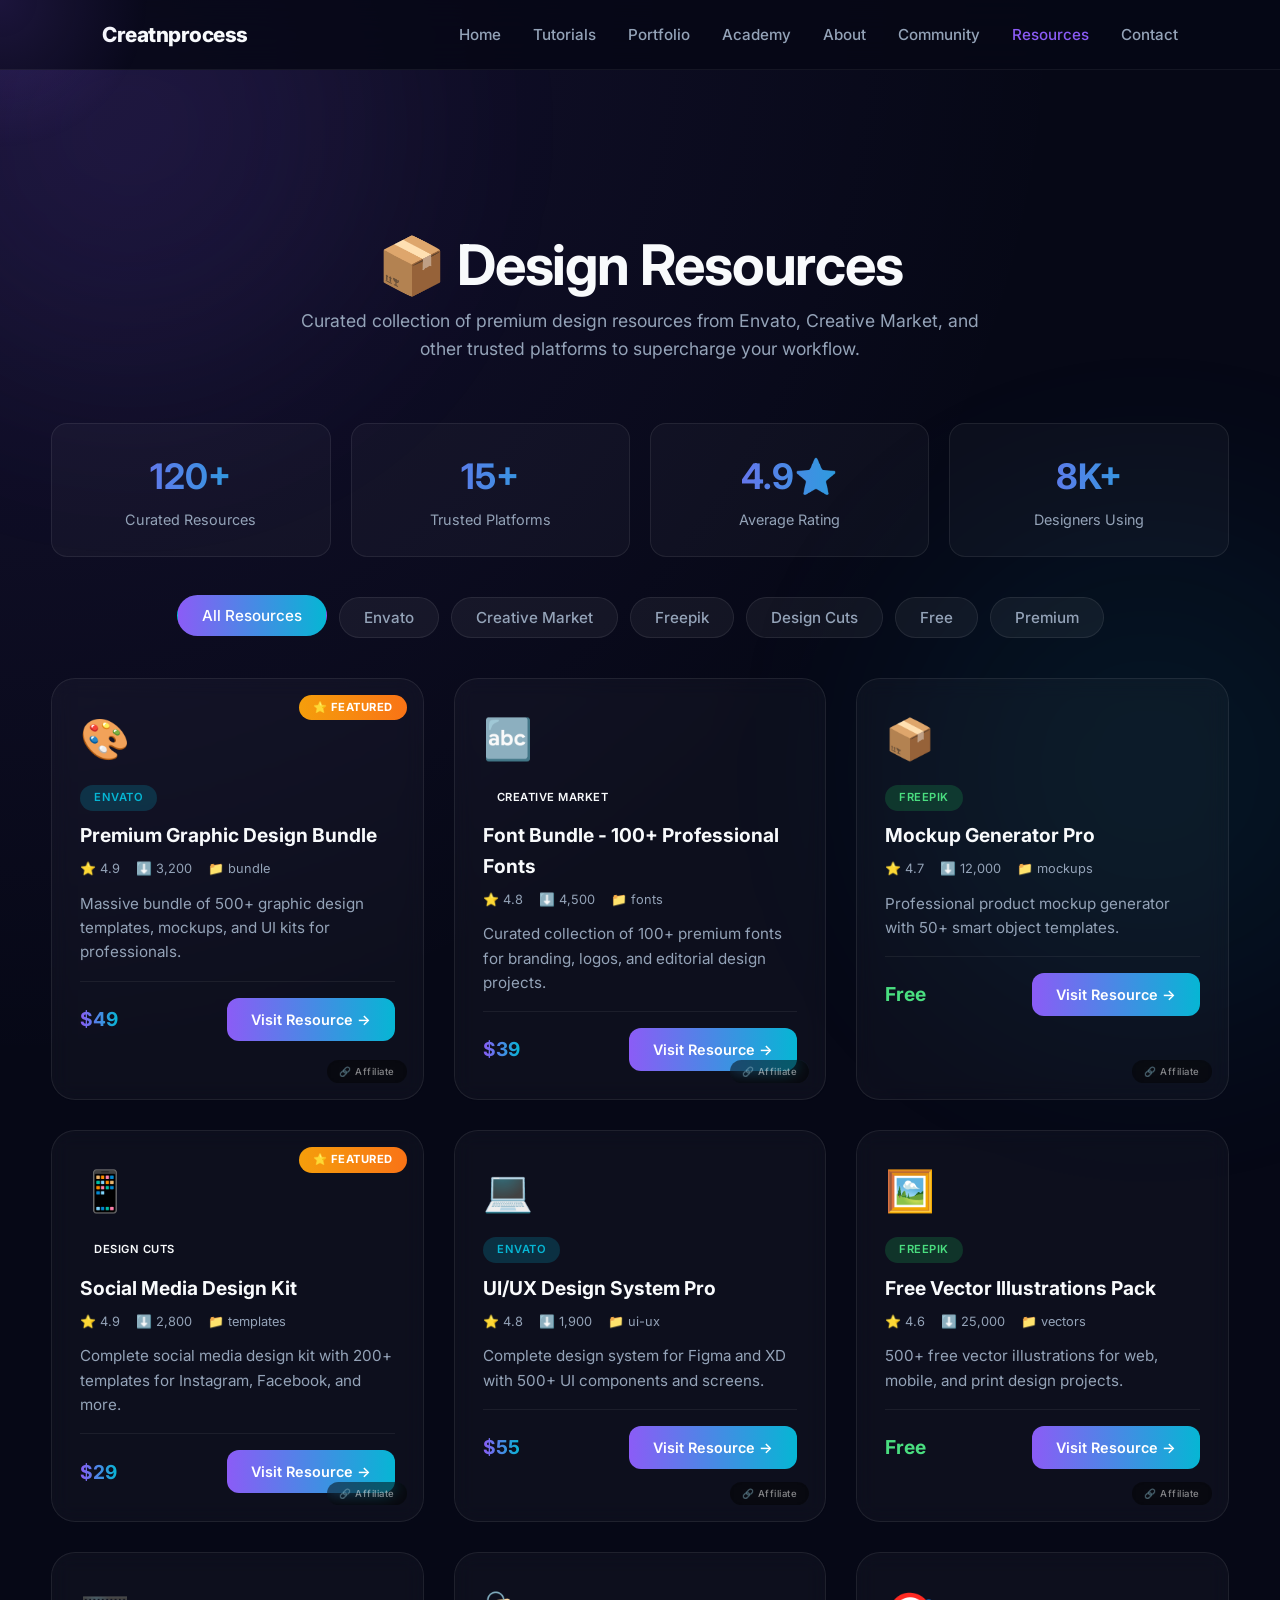
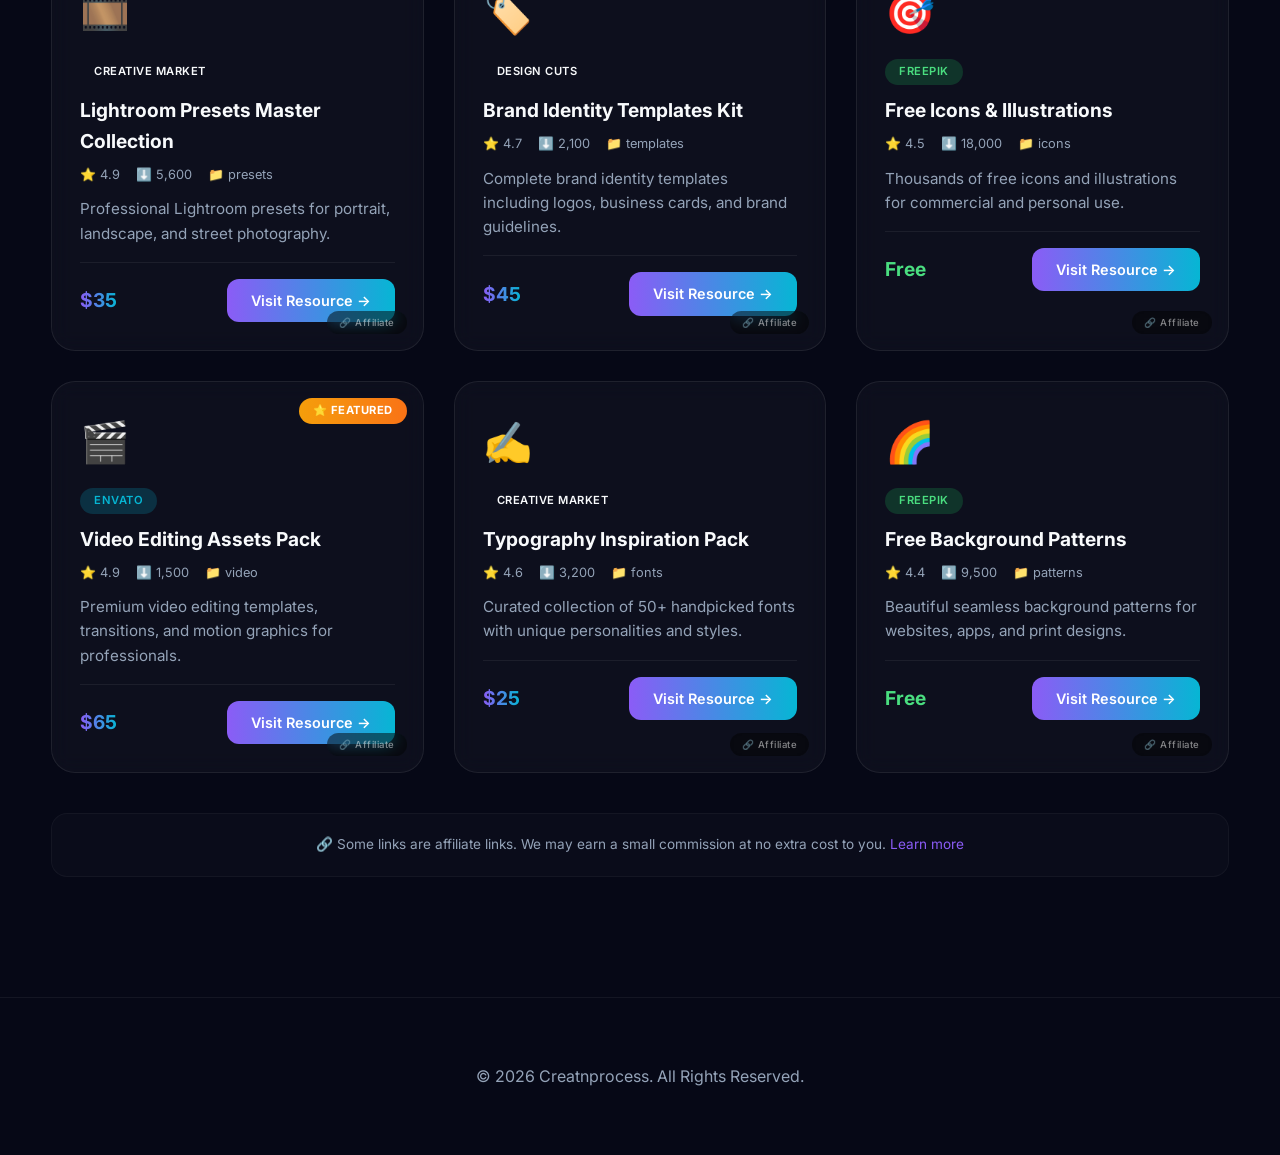
==== commit c1773868: "Update assets.html" ====
--- a/assets.html
+++ b/assets.html
@@ -3,33 +3,32 @@
 <head>
     <meta charset="UTF-8">
     <meta name="viewport" content="width=device-width, initial-scale=1.0">
-    <title>Templates & Assets | Creatnprocess</title>
+    <title>Design Resources | Creatnprocess</title>
     <link href="https://fonts.googleapis.com/css2?family=Inter:wght@300;400;500;600;700;800&display=swap" rel="stylesheet">
     <link rel="stylesheet" href="style.css">
     <style>
-        /* ===== ASSETS PAGE STYLES ===== */
-        .assets-header {
+        .resources-header {
             text-align: center;
             padding: 60px 0 20px;
         }
-        .assets-header h1 {
-            font-size: clamp(2.5rem, 5vw, 4rem);
+        .resources-header h1 {
+            font-size: clamp(2.5rem, 5vw, 3.5rem);
             margin-bottom: 10px;
         }
-        .assets-header p {
+        .resources-header p {
             color: var(--muted);
             font-size: 1.1rem;
             max-width: 700px;
             margin: 0 auto;
         }
 
-        .assets-stats {
+        .resources-stats {
             display: grid;
             grid-template-columns: repeat(4, 1fr);
             gap: 20px;
             margin: 40px 0;
         }
-        .assets-stats .stat-box {
+        .resources-stats .stat-box {
             background: rgba(255, 255, 255, 0.03);
             border: 1px solid rgba(255, 255, 255, 0.08);
             border-radius: 16px;
@@ -37,11 +36,11 @@
             text-align: center;
             transition: all 0.3s;
         }
-        .assets-stats .stat-box:hover {
+        .resources-stats .stat-box:hover {
             transform: translateY(-4px);
             border-color: rgba(139, 92, 246, 0.3);
         }
-        .assets-stats .stat-box .stat-number {
+        .resources-stats .stat-box .stat-number {
             font-size: 2.2rem;
             font-weight: 700;
             background: linear-gradient(90deg, var(--a), var(--b));
@@ -49,20 +48,20 @@
             -webkit-text-fill-color: transparent;
             background-clip: text;
         }
-        .assets-stats .stat-box .stat-label {
+        .resources-stats .stat-box .stat-label {
             color: var(--muted);
             font-size: 0.9rem;
             margin-top: 4px;
         }
 
-        .asset-filters {
+        .resource-categories {
             display: flex;
             flex-wrap: wrap;
             justify-content: center;
             gap: 12px;
             margin: 30px 0 40px;
         }
-        .asset-filters button {
+        .resource-categories button {
             padding: 10px 24px;
             border-radius: 999px;
             background: rgba(255, 255, 255, 0.05);
@@ -72,23 +71,24 @@
             font-weight: 500;
             transition: all 0.3s ease;
             font-size: 0.95rem;
-        }
-        .asset-filters button:hover,
-        .asset-filters button.active {
+            font-family: inherit;
+        }
+        .resource-categories button:hover,
+        .resource-categories button.active {
             background: linear-gradient(90deg, var(--a), var(--b));
             color: white;
             border-color: transparent;
             transform: translateY(-2px);
         }
 
-        .assets-grid {
+        .resources-grid {
             display: grid;
             grid-template-columns: repeat(auto-fit, minmax(320px, 1fr));
             gap: 30px;
             margin-top: 20px;
         }
 
-        .asset-card {
+        .resource-card {
             background: rgba(255, 255, 255, 0.03);
             border: 1px solid rgba(255, 255, 255, 0.08);
             border-radius: 24px;
@@ -98,70 +98,20 @@
             position: relative;
             overflow: hidden;
         }
-        .asset-card:hover {
+        .resource-card:hover {
             transform: translateY(-8px);
             border-color: rgba(139, 92, 246, 0.4);
             box-shadow: 0 25px 50px rgba(0, 0, 0, 0.4);
         }
-        .asset-card.hidden {
+        .resource-card.hidden {
             display: none;
         }
 
-        .asset-card .asset-preview {
-            height: 200px;
-            border-radius: 16px;
-            display: grid;
-            place-items: center;
-            font-size: 3rem;
-            margin-bottom: 18px;
-            position: relative;
-            overflow: hidden;
-            background: linear-gradient(135deg, rgba(139, 92, 246, 0.2), rgba(6, 182, 212, 0.2));
-            border: 1px solid rgba(255, 255, 255, 0.06);
-        }
-        .asset-card .asset-preview .asset-overlay {
-            position: absolute;
-            inset: 0;
-            background: rgba(0, 0, 0, 0.4);
-            display: grid;
-            place-items: center;
-            opacity: 0;
-            transition: opacity 0.3s;
-        }
-        .asset-card .asset-preview:hover .asset-overlay {
-            opacity: 1;
-        }
-        .asset-card .asset-preview .asset-overlay .preview-btn {
-            padding: 12px 28px;
-            border-radius: 12px;
-            background: linear-gradient(90deg, var(--a), var(--b));
-            color: white;
-            border: none;
-            font-weight: 600;
-            cursor: pointer;
-            transition: transform 0.2s;
-            font-family: inherit;
-            font-size: 0.9rem;
-        }
-        .asset-card .asset-preview .asset-overlay .preview-btn:hover {
-            transform: scale(1.05);
-        }
-        .asset-card .asset-preview .file-type {
-            position: absolute;
-            bottom: 12px;
-            right: 12px;
-            padding: 4px 12px;
-            border-radius: 999px;
-            background: rgba(0, 0, 0, 0.6);
-            backdrop-filter: blur(8px);
-            font-size: 0.7rem;
-            font-weight: 600;
-            color: var(--text);
-            text-transform: uppercase;
-            letter-spacing: 0.5px;
-        }
-
-        .asset-card .asset-badge {
+        .resource-card .resource-icon {
+            font-size: 2.5rem;
+            margin-bottom: 12px;
+        }
+        .resource-card .resource-source {
             display: inline-block;
             padding: 4px 14px;
             border-radius: 999px;
@@ -171,24 +121,32 @@
             letter-spacing: 0.5px;
             margin-bottom: 10px;
         }
-        .asset-badge.free {
+        .resource-source.envato {
+            background: rgba(6, 182, 212, 0.2);
+            color: #06b6d4;
+        }
+        .resource-source.creative-market {
+            background: rgba(139, 92, 246, 0.2);
+            color: #8b5cf6;
+        }
+        .resource-source.freepik {
             background: rgba(34, 197, 94, 0.2);
             color: #4ade80;
         }
-        .asset-badge.premium {
+        .resource-source.design-cuts {
             background: rgba(251, 191, 36, 0.2);
             color: #fbbf24;
         }
-        .asset-badge.pro {
-            background: rgba(139, 92, 246, 0.2);
-            color: var(--a);
-        }
-
-        .asset-card h3 {
+        .resource-source.other {
+            background: rgba(236, 72, 153, 0.2);
+            color: #f472b6;
+        }
+
+        .resource-card h3 {
             font-size: 1.2rem;
             margin: 0 0 6px;
         }
-        .asset-card .asset-meta {
+        .resource-card .resource-meta {
             display: flex;
             gap: 16px;
             color: var(--muted);
@@ -196,18 +154,18 @@
             margin: 8px 0 12px;
             flex-wrap: wrap;
         }
-        .asset-card .asset-meta span {
+        .resource-card .resource-meta span {
             display: flex;
             align-items: center;
             gap: 4px;
         }
-        .asset-card p {
+        .resource-card p {
             color: var(--muted);
             line-height: 1.6;
-            font-size: 0.9rem;
+            font-size: 0.95rem;
             margin: 0 0 16px;
         }
-        .asset-card .asset-footer {
+        .resource-card .resource-footer {
             display: flex;
             justify-content: space-between;
             align-items: center;
@@ -216,20 +174,20 @@
             flex-wrap: wrap;
             gap: 12px;
         }
-        .asset-card .asset-price {
-            font-size: 1.3rem;
+        .resource-card .resource-price {
+            font-size: 1.2rem;
             font-weight: 700;
             background: linear-gradient(90deg, var(--a), var(--b));
             -webkit-background-clip: text;
             -webkit-text-fill-color: transparent;
             background-clip: text;
         }
-        .asset-card .asset-price.free-price {
+        .resource-card .resource-price.free {
             background: none;
             -webkit-text-fill-color: #4ade80;
             color: #4ade80;
         }
-        .asset-card .btn-download {
+        .resource-card .btn-visit {
             padding: 10px 24px;
             border-radius: 12px;
             background: linear-gradient(90deg, var(--a), var(--b));
@@ -240,26 +198,15 @@
             cursor: pointer;
             transition: all 0.3s;
             font-family: inherit;
-        }
-        .asset-card .btn-download:hover {
+            text-decoration: none;
+            display: inline-block;
+        }
+        .resource-card .btn-visit:hover {
             transform: translateY(-2px);
             box-shadow: 0 10px 30px rgba(139, 92, 246, 0.3);
         }
-        .asset-card .btn-download:active {
-            transform: scale(0.95);
-        }
-        .asset-card .btn-download.downloaded {
-            background: rgba(34, 197, 94, 0.2);
-            color: #4ade80;
-            border: 1px solid rgba(34, 197, 94, 0.2);
-            cursor: default;
-        }
-        .asset-card .btn-download.downloaded:hover {
-            transform: none;
-            box-shadow: none;
-        }
-
-        .asset-card .featured-tag {
+
+        .resource-card .featured-tag {
             position: absolute;
             top: 16px;
             right: 16px;
@@ -273,56 +220,19 @@
             letter-spacing: 0.5px;
             z-index: 2;
         }
-        .asset-card .featured-tag.new {
-            background: linear-gradient(90deg, #3b82f6, #8b5cf6);
-        }
-        .asset-card .featured-tag.popular {
-            background: linear-gradient(90deg, #ec4899, #f43f5e);
-        }
-
-        /* ===== TOAST ===== */
-        .toast {
-            position: fixed;
-            bottom: 30px;
-            right: 30px;
-            padding: 16px 28px;
-            border-radius: 16px;
-            background: rgba(6, 8, 22, 0.95);
-            backdrop-filter: blur(20px);
-            border: 1px solid rgba(255, 255, 255, 0.1);
-            color: var(--text);
+
+        .resource-card .affiliate-badge {
+            position: absolute;
+            bottom: 16px;
+            right: 16px;
+            padding: 4px 12px;
+            border-radius: 999px;
+            background: rgba(0, 0, 0, 0.5);
+            backdrop-filter: blur(8px);
+            font-size: 0.6rem;
             font-weight: 500;
-            z-index: 10000;
-            transform: translateY(120px);
-            opacity: 0;
-            transition: all 0.5s cubic-bezier(0.175, 0.885, 0.32, 1.275);
-            max-width: 400px;
-            box-shadow: 0 20px 60px rgba(0, 0, 0, 0.5);
-        }
-        .toast.show {
-            transform: translateY(0);
-            opacity: 1;
-        }
-        .toast .toast-icon {
-            margin-right: 10px;
-        }
-        .toast.success {
-            border-color: rgba(34, 197, 94, 0.3);
-        }
-        .toast.success .toast-icon {
-            color: #4ade80;
-        }
-        .toast.error {
-            border-color: rgba(239, 68, 68, 0.3);
-        }
-        .toast.error .toast-icon {
-            color: #f87171;
-        }
-        .toast.info {
-            border-color: rgba(59, 130, 246, 0.3);
-        }
-        .toast.info .toast-icon {
-            color: #60a5fa;
+            color: rgba(255, 255, 255, 0.5);
+            letter-spacing: 0.5px;
         }
 
         .no-results {
@@ -340,40 +250,56 @@
             color: var(--text);
         }
 
+        /* Affiliate Disclaimer */
+        .affiliate-disclaimer {
+            text-align: center;
+            padding: 20px;
+            margin-top: 40px;
+            background: rgba(255, 255, 255, 0.02);
+            border: 1px solid rgba(255, 255, 255, 0.04);
+            border-radius: 16px;
+        }
+        .affiliate-disclaimer p {
+            color: var(--muted);
+            font-size: 0.85rem;
+            margin: 0;
+        }
+        .affiliate-disclaimer a {
+            color: var(--a);
+            text-decoration: none;
+        }
+        .affiliate-disclaimer a:hover {
+            text-decoration: underline;
+        }
+
         @media (max-width: 900px) {
-            .assets-stats {
+            .resources-stats {
                 grid-template-columns: repeat(2, 1fr);
             }
-            .assets-grid {
+            .resources-grid {
                 grid-template-columns: 1fr;
             }
-            .toast {
-                bottom: 20px;
-                right: 20px;
-                left: 20px;
-                max-width: none;
-            }
         }
         @media (max-width: 600px) {
-            .assets-stats {
+            .resources-stats {
                 grid-template-columns: 1fr 1fr;
                 gap: 12px;
             }
-            .assets-stats .stat-box {
+            .resources-stats .stat-box {
                 padding: 16px;
             }
-            .assets-stats .stat-box .stat-number {
+            .resources-stats .stat-box .stat-number {
                 font-size: 1.6rem;
             }
-            .asset-filters button {
+            .resource-categories button {
                 padding: 8px 16px;
                 font-size: 0.85rem;
             }
-            .asset-card .asset-footer {
+            .resource-card .resource-footer {
                 flex-direction: column;
                 align-items: stretch;
             }
-            .asset-card .btn-download {
+            .resource-card .btn-visit {
                 text-align: center;
             }
         }
@@ -381,81 +307,73 @@
 </head>
 <body>
 
-    <!-- ===== CURSOR GLOW ===== -->
     <div class="cursor-glow"></div>
-
-    <!-- ===== TOAST ===== -->
-    <div class="toast" id="toast">
-        <span class="toast-icon">✅</span>
-        <span class="toast-message">Action completed!</span>
-    </div>
 
     <!-- ===== NAVIGATION ===== -->
     <nav id="nav">
         <div class="brand">Creatnprocess</div>
         <div class="nav-links">
             <a href="index.html">Home</a>
-            <a href="courses.html">Courses</a>
-            <a href="assets.html" style="color:var(--a);">Assets</a>
-            <a href="blog.html">Blog</a>
+            <a href="index.html#tutorials">Tutorials</a>
             <a href="index.html#showcase">Portfolio</a>
+            <a href="index.html#academy">Academy</a>
             <a href="founder.html">About</a>
-            <a href="checkout.html">Checkout</a>
+            <a href="community.html">Community</a>
+            <a href="assets.html" style="color:var(--a);">Resources</a>
+            <a href="index.html#contact">Contact</a>
         </div>
     </nav>
 
     <section class="section">
         <!-- Header -->
-        <div class="assets-header reveal">
-            <h1>📦 Templates & Assets</h1>
-            <p>Premium design resources, templates, mockups, and creative assets to supercharge your workflow.</p>
+        <div class="resources-header reveal">
+            <h1>📦 Design Resources</h1>
+            <p>Curated collection of premium design resources from Envato, Creative Market, and other trusted platforms to supercharge your workflow.</p>
         </div>
 
         <!-- Stats -->
-        <div class="assets-stats reveal">
+        <div class="resources-stats reveal">
             <div class="stat-box">
-                <div class="stat-number">150+</div>
-                <div class="stat-label">Total Assets</div>
+                <div class="stat-number">120+</div>
+                <div class="stat-label">Curated Resources</div>
             </div>
             <div class="stat-box">
-                <div class="stat-number">45+</div>
-                <div class="stat-label">Free Templates</div>
-            </div>
-            <div class="stat-box">
-                <div class="stat-number">12K+</div>
-                <div class="stat-label">Downloads</div>
+                <div class="stat-number">15+</div>
+                <div class="stat-label">Trusted Platforms</div>
             </div>
             <div class="stat-box">
                 <div class="stat-number">4.9⭐</div>
-                <div class="stat-label">User Rating</div>
+                <div class="stat-label">Average Rating</div>
+            </div>
+            <div class="stat-box">
+                <div class="stat-number">8K+</div>
+                <div class="stat-label">Designers Using</div>
             </div>
         </div>
 
-        <!-- Filters -->
-        <div class="asset-filters reveal" id="filterContainer">
-            <button class="active" data-filter="all">All Assets</button>
-            <button data-filter="templates">Templates</button>
-            <button data-filter="mockups">Mockups</button>
-            <button data-filter="presets">Presets</button>
-            <button data-filter="fonts">Fonts</button>
+        <!-- Categories -->
+        <div class="resource-categories reveal" id="filterContainer">
+            <button class="active" data-filter="all">All Resources</button>
+            <button data-filter="envato">Envato</button>
+            <button data-filter="creative-market">Creative Market</button>
+            <button data-filter="freepik">Freepik</button>
+            <button data-filter="design-cuts">Design Cuts</button>
             <button data-filter="free">Free</button>
             <button data-filter="premium">Premium</button>
         </div>
 
         <!-- No Results -->
         <div class="no-results" id="noResults">
-            <h3>🔍 No assets found</h3>
+            <h3>🔍 No resources found</h3>
             <p>Try adjusting your filters to find what you're looking for.</p>
         </div>
 
-        <!-- Assets Grid -->
-        <div class="assets-grid reveal" id="assetsGrid"></div>
-
-        <!-- Call to Action -->
-        <div style="text-align:center;margin-top:60px;padding:50px;background:rgba(255,255,255,0.02);border-radius:24px;border:1px solid rgba(255,255,255,0.06);">
-            <h2 style="margin-bottom:12px;">Want More Premium Assets?</h2>
-            <p style="color:var(--muted);max-width:600px;margin:0 auto 24px;">Get access to our complete library of 150+ premium templates, mockups, and design resources.</p>
-            <button class="btn primary" onclick="showToast('🚀 Premium bundle coming soon!', 'info')" style="border:none;cursor:pointer;">Get Premium Bundle</button>
+        <!-- Resources Grid -->
+        <div class="resources-grid reveal" id="resourcesGrid"></div>
+
+        <!-- Affiliate Disclaimer -->
+        <div class="affiliate-disclaimer reveal">
+            <p>🔗 Some links are affiliate links. We may earn a small commission at no extra cost to you. <a href="#" onclick="alert('Affiliate disclosure: We participate in affiliate programs and may earn commissions on purchases made through our links.'); return false;">Learn more</a></p>
         </div>
 
     </section>
@@ -467,260 +385,183 @@
     <script src="script.js"></script>
     <script>
         // ============================================================
-        // ASSETS DATA
-        // ============================================================
-        const assets = [{
+        // RESOURCES DATA
+        // ============================================================
+        const resources = [{
             id: 1,
-            title: "Brand Identity Template Kit",
-            category: "templates",
-            type: "premium",
-            price: 29,
-            icon: "🏷️",
-            format: "AI, PSD",
-            size: "12MB",
-            downloads: 1240,
-            description: "Complete brand identity template with logo, business card, letterhead, and brand guidelines.",
-            featured: true,
-            featuredType: "popular"
+            title: "Premium Graphic Design Bundle",
+            source: "envato",
+            type: "premium",
+            price: 49,
+            icon: "🎨",
+            category: "bundle",
+            description: "Massive bundle of 500+ graphic design templates, mockups, and UI kits for professionals.",
+            url: "https://elements.envato.com/",
+            rating: 4.9,
+            downloads: 3200,
+            featured: true
         }, {
             id: 2,
-            title: "Social Media Post Templates",
-            category: "templates",
+            title: "Font Bundle - 100+ Professional Fonts",
+            source: "creative-market",
+            type: "premium",
+            price: 39,
+            icon: "🔤",
+            category: "fonts",
+            description: "Curated collection of 100+ premium fonts for branding, logos, and editorial design projects.",
+            url: "https://creativemarket.com/",
+            rating: 4.8,
+            downloads: 4500,
+            featured: false
+        }, {
+            id: 3,
+            title: "Mockup Generator Pro",
+            source: "freepik",
             type: "free",
             price: 0,
+            icon: "📦",
+            category: "mockups",
+            description: "Professional product mockup generator with 50+ smart object templates.",
+            url: "https://www.freepik.com/",
+            rating: 4.7,
+            downloads: 12000,
+            featured: false
+        }, {
+            id: 4,
+            title: "Social Media Design Kit",
+            source: "design-cuts",
+            type: "premium",
+            price: 29,
             icon: "📱",
-            format: "PSD",
-            size: "8MB",
-            downloads: 3200,
-            description: "50+ social media post templates for Instagram, Facebook, and Twitter. Fully customizable.",
-            featured: true,
-            featuredType: "new"
-        }, {
-            id: 3,
-            title: "Product Mockup Generator",
-            category: "mockups",
-            type: "premium",
-            price: 19,
-            icon: "📦",
-            format: "PSD",
-            size: "45MB",
-            downloads: 890,
-            description: "Smart object product mockup generator with 20+ different product placements.",
-            featured: false,
-            featuredType: null
-        }, {
-            id: 4,
-            title: "Lightroom Preset Pack",
-            category: "presets",
-            type: "premium",
-            price: 15,
-            icon: "🎨",
-            format: "XMP, DNG",
-            size: "2MB",
-            downloads: 2100,
-            description: "50 professional Lightroom presets for portrait, landscape, and street photography.",
-            featured: true,
-            featuredType: "popular"
+            category: "templates",
+            description: "Complete social media design kit with 200+ templates for Instagram, Facebook, and more.",
+            url: "https://www.designcuts.com/",
+            rating: 4.9,
+            downloads: 2800,
+            featured: true
         }, {
             id: 5,
-            title: "Typography Font Bundle",
-            category: "fonts",
+            title: "UI/UX Design System Pro",
+            source: "envato",
+            type: "premium",
+            price: 55,
+            icon: "💻",
+            category: "ui-ux",
+            description: "Complete design system for Figma and XD with 500+ UI components and screens.",
+            url: "https://elements.envato.com/",
+            rating: 4.8,
+            downloads: 1900,
+            featured: false
+        }, {
+            id: 6,
+            title: "Free Vector Illustrations Pack",
+            source: "freepik",
             type: "free",
             price: 0,
-            icon: "🔤",
-            format: "OTF, TTF",
-            size: "6MB",
-            downloads: 4500,
-            description: "15 premium quality fonts for your design projects. Includes serif, sans-serif, and display fonts.",
-            featured: false,
-            featuredType: null
-        }, {
-            id: 6,
-            title: "UI/UX Design Templates",
+            icon: "🖼️",
+            category: "vectors",
+            description: "500+ free vector illustrations for web, mobile, and print design projects.",
+            url: "https://www.freepik.com/",
+            rating: 4.6,
+            downloads: 25000,
+            featured: false
+        }, {
+            id: 7,
+            title: "Lightroom Presets Master Collection",
+            source: "creative-market",
+            type: "premium",
+            price: 35,
+            icon: "🎞️",
+            category: "presets",
+            description: "Professional Lightroom presets for portrait, landscape, and street photography.",
+            url: "https://creativemarket.com/",
+            rating: 4.9,
+            downloads: 5600,
+            featured: false
+        }, {
+            id: 8,
+            title: "Brand Identity Templates Kit",
+            source: "design-cuts",
+            type: "premium",
+            price: 45,
+            icon: "🏷️",
             category: "templates",
-            type: "premium",
-            price: 25,
-            icon: "💻",
-            format: "Figma, XD",
-            size: "18MB",
-            downloads: 980,
-            description: "Complete UI/UX design templates for mobile apps and web applications. Fully responsive.",
-            featured: false,
-            featuredType: null
-        }, {
-            id: 7,
-            title: "Magazine Mockup Set",
-            category: "mockups",
+            description: "Complete brand identity templates including logos, business cards, and brand guidelines.",
+            url: "https://www.designcuts.com/",
+            rating: 4.7,
+            downloads: 2100,
+            featured: false
+        }, {
+            id: 9,
+            title: "Free Icons & Illustrations",
+            source: "freepik",
             type: "free",
             price: 0,
-            icon: "📰",
-            format: "PSD",
-            size: "32MB",
-            downloads: 1800,
-            description: "10 magazine mockup templates with smart objects. Perfect for portfolio presentations.",
-            featured: false,
-            featuredType: null
-        }, {
-            id: 8,
-            title: "Vintage Film Presets",
-            category: "presets",
+            icon: "🎯",
+            category: "icons",
+            description: "Thousands of free icons and illustrations for commercial and personal use.",
+            url: "https://www.freepik.com/",
+            rating: 4.5,
+            downloads: 18000,
+            featured: false
+        }, {
+            id: 10,
+            title: "Video Editing Assets Pack",
+            source: "envato",
+            type: "premium",
+            price: 65,
+            icon: "🎬",
+            category: "video",
+            description: "Premium video editing templates, transitions, and motion graphics for professionals.",
+            url: "https://elements.envato.com/",
+            rating: 4.9,
+            downloads: 1500,
+            featured: true
+        }, {
+            id: 11,
+            title: "Typography Inspiration Pack",
+            source: "creative-market",
+            type: "premium",
+            price: 25,
+            icon: "✍️",
+            category: "fonts",
+            description: "Curated collection of 50+ handpicked fonts with unique personalities and styles.",
+            url: "https://creativemarket.com/",
+            rating: 4.6,
+            downloads: 3200,
+            featured: false
+        }, {
+            id: 12,
+            title: "Free Background Patterns",
+            source: "freepik",
             type: "free",
             price: 0,
-            icon: "🎞️",
-            format: "XMP",
-            size: "1MB",
-            downloads: 2800,
-            description: "15 vintage film presets for Lightroom and Photoshop. Create stunning retro looks.",
-            featured: true,
-            featuredType: "new"
-        }, {
-            id: 9,
-            title: "Handwritten Script Fonts",
-            category: "fonts",
-            type: "premium",
-            price: 22,
-            icon: "✍️",
-            format: "OTF",
-            size: "4MB",
-            downloads: 760,
-            description: "6 premium handwritten script fonts with multiple styles and alternates.",
-            featured: false,
-            featuredType: null
-        }, {
-            id: 10,
-            title: "Business Card Mockups",
-            category: "mockups",
-            type: "premium",
-            price: 12,
-            icon: "💳",
-            format: "PSD",
-            size: "25MB",
-            downloads: 1500,
-            description: "15 business card mockup templates with different angles and styles.",
-            featured: false,
-            featuredType: null
-        }, {
-            id: 11,
-            title: "YouTube Thumbnail Templates",
-            category: "templates",
-            type: "free",
-            price: 0,
-            icon: "▶️",
-            format: "PSD",
-            size: "10MB",
-            downloads: 5600,
-            description: "30+ YouTube thumbnail templates optimized for click-through rates. Easily customizable.",
-            featured: true,
-            featuredType: "popular"
-        }, {
-            id: 12,
-            title: "Modern Logo Templates",
-            category: "templates",
-            type: "premium",
-            price: 35,
-            icon: "🏷️",
-            format: "AI, EPS",
-            size: "15MB",
-            downloads: 1200,
-            description: "50 modern logo templates with editable colors, fonts, and layouts.",
-            featured: false,
-            featuredType: null
+            icon: "🌈",
+            category: "patterns",
+            description: "Beautiful seamless background patterns for websites, apps, and print designs.",
+            url: "https://www.freepik.com/",
+            rating: 4.4,
+            downloads: 9500,
+            featured: false
         }];
 
         // ============================================================
-        // STATE
-        // ============================================================
-        let downloadedAssets = new Set();
-
-        // ============================================================
-        // TOAST SYSTEM
-        // ============================================================
-        function showToast(message, type = 'success') {
-            const toast = document.getElementById('toast');
-            const messageEl = toast.querySelector('.toast-message');
-            const iconEl = toast.querySelector('.toast-icon');
-            
-            toast.className = 'toast ' + type;
-            iconEl.textContent = type === 'success' ? '✅' : type === 'error' ? '❌' : 'ℹ️';
-            messageEl.textContent = message;
-            
-            toast.classList.remove('show');
-            setTimeout(() => {
-                toast.classList.add('show');
-            }, 10);
-            
-            clearTimeout(toast._timeout);
-            toast._timeout = setTimeout(() => {
-                toast.classList.remove('show');
-            }, 3500);
-        }
-
-        // ============================================================
-        // DOWNLOAD FUNCTION
-        // ============================================================
-        function downloadAsset(assetId) {
-            const asset = assets.find(a => a.id === assetId);
-            if (!asset) return;
-
-            // Check if already downloaded
-            if (downloadedAssets.has(assetId)) {
-                showToast(`"${asset.title}" is already downloaded!`, 'info');
-                return;
-            }
-
-            // Check if premium and not paid (simulate purchase)
-            if (asset.type === 'premium') {
-                const confirmed = confirm(`💎 "${asset.title}" is a premium asset.\n\nPrice: $${asset.price}\n\nWould you like to purchase and download it now?\n\n(Click OK to simulate purchase)`);
-                if (!confirmed) {
-                    showToast('Download cancelled', 'info');
-                    return;
-                }
-                showToast(`💳 Processing payment for $${asset.price}...`, 'info');
-                
-                // Simulate payment processing
-                setTimeout(() => {
-                    downloadedAssets.add(assetId);
-                    renderAssets();
-                    showToast(`✅ "${asset.title}" downloaded successfully!`, 'success');
-                }, 1500);
-                return;
-            }
-
-            // Free download
-            downloadedAssets.add(assetId);
-            renderAssets();
-            
-            // Simulate download
-            const mockBlob = new Blob(['This is a mock download file for ' + asset.title], { type: 'text/plain' });
-            const url = URL.createObjectURL(mockBlob);
-            const a = document.createElement('a');
-            a.href = url;
-            a.download = `${asset.title.toLowerCase().replace(/ /g, '_')}.${asset.format.split(',')[0].toLowerCase()}`;
-            document.body.appendChild(a);
-            a.click();
-            document.body.removeChild(a);
-            URL.revokeObjectURL(url);
-            
-            showToast(`📥 "${asset.title}" downloaded successfully!`, 'success');
-        }
-
-        // ============================================================
-        // RENDER ASSETS
-        // ============================================================
-        function renderAssets(filter = 'all') {
-            const grid = document.getElementById('assetsGrid');
+        // RENDER RESOURCES
+        // ============================================================
+        function renderResources(filter = 'all') {
+            const grid = document.getElementById('resourcesGrid');
             const noResults = document.getElementById('noResults');
             
-            let filteredAssets = assets;
+            let filteredResources = resources;
             
             if (filter !== 'all') {
-                filteredAssets = assets.filter(a => 
-                    a.category === filter || 
-                    a.type === filter
+                filteredResources = resources.filter(r => 
+                    r.source === filter || 
+                    r.type === filter
                 );
             }
             
-            if (filteredAssets.length === 0) {
+            if (filteredResources.length === 0) {
                 noResults.classList.add('show');
                 grid.innerHTML = '';
                 return;
@@ -728,65 +569,48 @@
             
             noResults.classList.remove('show');
             
-            grid.innerHTML = filteredAssets.map(asset => {
-                const isDownloaded = downloadedAssets.has(asset.id);
-                
-                let tags = [];
-                if (asset.featured && asset.featuredType === 'popular') {
-                    tags.push(`<span class="featured-tag popular">🔥 Popular</span>`);
-                } else if (asset.featured && asset.featuredType === 'new') {
-                    tags.push(`<span class="featured-tag new">🆕 New</span>`);
-                }
-                
-                const priceClass = asset.type === 'free' ? 'free-price' : '';
-                const priceDisplay = asset.type === 'free' ? 'Free' : `$${asset.price}`;
-                const badgeClass = asset.type === 'free' ? 'free' : asset.type === 'premium' ? 'premium' : 'pro';
-                
-                let buttonHTML;
-                if (isDownloaded) {
-                    buttonHTML = `<button class="btn-download downloaded" disabled>✅ Downloaded</button>`;
-                } else {
-                    buttonHTML = `<button class="btn-download" onclick="downloadAsset(${asset.id})">📥 Download</button>`;
-                }
+            grid.innerHTML = filteredResources.map(resource => {
+                const sourceClass = resource.source.replace('-', '');
+                const priceDisplay = resource.type === 'free' ? 'Free' : `$${resource.price}`;
+                const priceClass = resource.type === 'free' ? 'free' : '';
+                const featuredTag = resource.featured ? `<span class="featured-tag">⭐ Featured</span>` : '';
                 
                 return `
-                    <div class="asset-card" data-category="${asset.category}" data-type="${asset.type}">
-                        ${tags.join('')}
-                        <span class="asset-badge ${badgeClass}">${asset.type}</span>
-                        <div class="asset-preview">
-                            <span style="font-size:4rem;position:relative;z-index:1;">${asset.icon}</span>
-                            <div class="asset-overlay">
-                                <button class="preview-btn" onclick="downloadAsset(${asset.id})">Quick Download</button>
-                            </div>
-                            <span class="file-type">${asset.format}</span>
+                    <div class="resource-card" data-source="${resource.source}" data-type="${resource.type}">
+                        ${featuredTag}
+                        <div class="resource-icon">${resource.icon}</div>
+                        <span class="resource-source ${sourceClass}">${resource.source.replace('-', ' ')}</span>
+                        <h3>${resource.title}</h3>
+                        <div class="resource-meta">
+                            <span>⭐ ${resource.rating}</span>
+                            <span>⬇️ ${resource.downloads.toLocaleString()}</span>
+                            <span>📁 ${resource.category}</span>
                         </div>
-                        <h3>${asset.title}</h3>
-                        <div class="asset-meta">
-                            <span>📄 ${asset.format}</span>
-                            <span>💾 ${asset.size}</span>
-                            <span>⬇️ ${asset.downloads.toLocaleString()}</span>
+                        <p>${resource.description}</p>
+                        <div class="resource-footer">
+                            <div class="resource-price ${priceClass}">${priceDisplay}</div>
+                            <a href="${resource.url}" target="_blank" class="btn-visit" onclick="trackAffiliate('${resource.title}', '${resource.source}')">Visit Resource →</a>
                         </div>
-                        <p>${asset.description}</p>
-                        <div class="asset-footer">
-                            <div class="asset-price ${priceClass}">${priceDisplay}</div>
-                            ${buttonHTML}
-                        </div>
+                        <span class="affiliate-badge">🔗 Affiliate</span>
                     </div>
                 `;
             }).join('');
         }
 
         // ============================================================
+        // AFFILIATE TRACKING
+        // ============================================================
+        function trackAffiliate(title, source) {
+            console.log(`🔗 Affiliate link clicked: "${title}" from ${source}`);
+            // You can add analytics tracking here
+            // Example: gtag('event', 'click', { 'event_category': 'affiliate', 'event_label': title });
+        }
+
+        // ============================================================
         // FILTER SYSTEM
         // ============================================================
         document.addEventListener('DOMContentLoaded', function() {
-            const filterButtons = document.querySelectorAll('.asset-filters button');
-            
-            // Load saved downloads
-            try {
-                const saved = JSON.parse(localStorage.getItem('creatnprocess_downloaded') || '[]');
-                if (Array.isArray(saved)) downloadedAssets = new Set(saved);
-            } catch (e) {}
+            const filterButtons = document.querySelectorAll('.resource-categories button');
             
             filterButtons.forEach(button => {
                 button.addEventListener('click', function() {
@@ -794,28 +618,23 @@
                     this.classList.add('active');
                     
                     const filter = this.dataset.filter;
-                    renderAssets(filter);
+                    renderResources(filter);
                 });
             });
             
             // Initial render
-            renderAssets('all');
-            
-            // Save downloads to localStorage
-            setInterval(() => {
-                localStorage.setItem('creatnprocess_downloaded', JSON.stringify([...downloadedAssets]));
-            }, 1000);
+            renderResources('all');
         });
 
         // ============================================================
         // EXPOSE FUNCTIONS
         // ============================================================
-        window.downloadAsset = downloadAsset;
-        window.showToast = showToast;
-
-        console.log('📦 Assets page loaded!');
-        console.log(`📁 ${assets.length} assets available`);
-        console.log(`⬇️ ${downloadedAssets.size} assets downloaded`);
+        window.trackAffiliate = trackAffiliate;
+        window.renderResources = renderResources;
+
+        console.log('📦 Design Resources page loaded!');
+        console.log(`📁 ${resources.length} resources available`);
+        console.log('🔗 Affiliate tracking enabled');
     </script>
 </body>
 </html>
--- a/style.css
+++ b/style.css
@@ -1,197 +1,210 @@
 /* ===== RESET & BASE ===== */
 :root {
-    --a: #8b5cf6;
-    --b: #06b6d4;
-    --bg: #060816;
-    --text: #f8fafc;
-    --muted: #94a3b8;
+  --a: #8b5cf6;
+  --b: #06b6d4;
+  --bg: #060816;
+  --text: #f8fafc;
+  --muted: #94a3b8;
 }
 * {
-    box-sizing: border-box;
+  box-sizing: border-box;
 }
 html {
-    scroll-behavior: smooth;
+  scroll-behavior: smooth;
 }
 body {
-    margin: 0;
-    font-family: 'Inter', sans-serif;
-    color: var(--text);
-    background:
-        radial-gradient(circle at top left, rgba(139, 92, 246, 0.12), transparent 35%),
-        var(--bg);
-    overflow-x: hidden;
-    line-height: 1.6;
+  margin: 0;
+  font-family: 'Inter', sans-serif;
+  color: var(--text);
+  background:
+    radial-gradient(circle at top left, rgba(139, 92, 246, 0.12), transparent 35%),
+    var(--bg);
+  overflow-x: hidden;
+  line-height: 1.6;
 }
 
 /* ===== GLOW ORBS ===== */
 body::before,
 body::after {
-    content: "";
-    position: fixed;
-    width: 500px;
-    height: 500px;
-    border-radius: 50%;
-    filter: blur(120px);
-    pointer-events: none;
-    z-index: -1;
-    opacity: 0.45;
+  content: "";
+  position: fixed;
+  width: 500px;
+  height: 500px;
+  border-radius: 50%;
+  filter: blur(120px);
+  pointer-events: none;
+  z-index: -1;
+  opacity: 0.45;
 }
 body::before {
-    background: rgba(139, 92, 246, 0.22);
-    top: -120px;
-    left: -120px;
+  background: rgba(139, 92, 246, 0.22);
+  top: -120px;
+  left: -120px;
 }
 body::after {
-    background: rgba(6, 182, 212, 0.18);
-    right: -120px;
-    bottom: -120px;
+  background: rgba(6, 182, 212, 0.18);
+  right: -120px;
+  bottom: -120px;
 }
 
 /* ===== CURSOR GLOW ===== */
 .cursor-glow {
-    position: fixed;
-    width: 300px;
-    height: 300px;
-    border-radius: 50%;
-    background: radial-gradient(circle, rgba(139, 92, 246, 0.15), transparent 70%);
-    pointer-events: none;
-    transform: translate(-50%, -50%);
-    z-index: 9999;
-    transition: opacity 0.2s;
+  position: fixed;
+  width: 300px;
+  height: 300px;
+  border-radius: 50%;
+  background: radial-gradient(circle, rgba(139, 92, 246, 0.15), transparent 70%);
+  pointer-events: none;
+  transform: translate(-50%, -50%);
+  z-index: 9999;
+  transition: opacity 0.2s;
 }
 
 /* ===== NAVIGATION ===== */
 nav {
-    position: sticky;
-    top: 0;
-    z-index: 100;
-    display: flex;
-    justify-content: space-between;
-    align-items: center;
-    width: 100%;
-    padding: 18px 8%;
-    background: rgba(6, 8, 22, 0.85);
-    backdrop-filter: blur(18px);
-    border-bottom: 1px solid rgba(255, 255, 255, 0.06);
-    border-radius: 0;
-    margin: 0;
-    box-shadow: none;
+  position: sticky;
+  top: 0;
+  z-index: 100;
+  display: flex;
+  justify-content: space-between;
+  align-items: center;
+  width: 100%;
+  padding: 18px 8%;
+  background: rgba(6, 8, 22, 0.85);
+  backdrop-filter: blur(18px);
+  border-bottom: 1px solid rgba(255, 255, 255, 0.06);
+  border-radius: 0;
+  margin: 0;
+  box-shadow: none;
 }
 .brand {
-    font-weight: 800;
-    font-size: 1.3rem;
-    letter-spacing: -0.5px;
-    color: var(--text);
+  font-weight: 800;
+  font-size: 1.3rem;
+  letter-spacing: -0.5px;
+  color: var(--text);
 }
 .nav-links a {
-    color: var(--muted);
-    text-decoration: none;
-    margin-left: 28px;
-    font-size: 0.95rem;
-    font-weight: 500;
-    transition: color 0.2s ease;
+  color: var(--muted);
+  text-decoration: none;
+  margin-left: 28px;
+  font-size: 0.95rem;
+  font-weight: 500;
+  transition: color 0.2s ease;
 }
 .nav-links a:hover {
-    color: var(--text);
+  color: var(--text);
 }
 
 /* ===== HERO ===== */
 .hero {
-    min-height: 90vh;
-    display: grid;
-    place-items: center;
-    padding: 40px 20px;
+  min-height: 90vh;
+  display: grid;
+  place-items: center;
+  padding: 40px 20px;
 }
 .hero-content {
-    text-align: center;
-    max-width: 900px;
+  text-align: center;
+  max-width: 900px;
 }
 .pill {
-    display: inline-block;
-    padding: 10px 16px;
-    border-radius: 999px;
-    background: rgba(255, 255, 255, 0.07);
-    border: 1px solid rgba(255, 255, 255, 0.08);
-    font-size: 0.85rem;
-    font-weight: 500;
+  display: inline-block;
+  padding: 10px 16px;
+  border-radius: 999px;
+  background: rgba(255, 255, 255, 0.07);
+  border: 1px solid rgba(255, 255, 255, 0.08);
+  font-size: 0.85rem;
+  font-weight: 500;
 }
 h1 {
-    font-size: clamp(3rem, 7vw, 5.5rem);
-    line-height: 1.1;
-    margin: 25px 0 16px;
-    font-weight: 700;
-    letter-spacing: -0.02em;
+  font-size: clamp(3rem, 7vw, 5.5rem);
+  line-height: 1.1;
+  margin: 25px 0 16px;
+  font-weight: 700;
+  letter-spacing: -0.02em;
 }
 .hero p {
-    color: var(--muted);
-    font-size: 1.15rem;
-    max-width: 760px;
-    margin: 0 auto 32px;
-    line-height: 1.7;
+  color: var(--muted);
+  font-size: 1.15rem;
+  max-width: 760px;
+  margin: 0 auto 32px;
+  line-height: 1.7;
 }
 .hero-buttons {
-    display: flex;
-    flex-wrap: wrap;
-    justify-content: center;
-    gap: 12px;
+  display: flex;
+  flex-wrap: wrap;
+  justify-content: center;
+  gap: 12px;
 }
 
 /* ===== BUTTONS ===== */
 .btn {
-    display: inline-block;
-    padding: 15px 26px;
-    border-radius: 14px;
-    text-decoration: none;
-    font-weight: 700;
-    font-size: 1rem;
-    border: none;
-    cursor: pointer;
-    transition: transform 0.15s ease, box-shadow 0.25s ease, opacity 0.2s ease;
-    margin: 4px;
+  display: inline-block;
+  padding: 15px 26px;
+  border-radius: 14px;
+  text-decoration: none;
+  font-weight: 700;
+  font-size: 1rem;
+  border: none;
+  cursor: pointer;
+  transition: transform 0.15s ease, box-shadow 0.25s ease, opacity 0.2s ease;
+  margin: 4px;
 }
 .primary {
-    background: linear-gradient(90deg, var(--a), var(--b));
-    color: white;
-    box-shadow: 0 18px 45px rgba(139, 92, 246, 0.35);
+  background: linear-gradient(90deg, var(--a), var(--b));
+  color: white;
+  box-shadow: 0 18px 45px rgba(139, 92, 246, 0.35);
 }
 .primary:hover {
-    transform: translateY(-4px);
-    box-shadow: 0 24px 55px rgba(139, 92, 246, 0.45);
+  transform: translateY(-4px);
+  box-shadow: 0 24px 55px rgba(139, 92, 246, 0.45);
 }
 .secondary {
-    border: 1px solid rgba(255, 255, 255, 0.12);
-    color: white;
-    background: transparent;
+  border: 1px solid rgba(255, 255, 255, 0.12);
+  color: white;
+  background: transparent;
 }
 .secondary:hover {
-    transform: translateY(-4px);
+  transform: translateY(-4px);
 }
 .btn:active,
 .btn-click {
-    transform: scale(0.97);
-    opacity: 0.9;
+  transform: scale(0.97);
+  opacity: 0.9;
+}
+
+/* ===== VIEW MORE BUTTON ===== */
+.heading-row + .portfolio + div a:hover {
+  background: rgba(255,255,255,0.08) !important;
+  border-color: rgba(139, 92, 246, 0.3) !important;
+  color: var(--text) !important;
+  transform: translateY(-2px);
+  box-shadow: 0 10px 30px rgba(0, 0, 0, 0.2);
+}
+
+.heading-row + .portfolio + div a:hover span {
+  transform: translateX(4px);
 }
 
 /* ===== SECTIONS ===== */
 .section {
-    width: min(1240px, 92%);
-    margin: auto;
-    padding: 80px 0;
+  width: min(1240px, 92%);
+  margin: auto;
+  padding: 80px 0;
 }
 .stats {
-    width: min(1240px, 92%);
-    margin: auto;
-    padding: 80px 0;
-    display: grid;
-    grid-template-columns: repeat(auto-fit, minmax(200px, 1fr));
-    gap: 24px;
+  width: min(1240px, 92%);
+  margin: auto;
+  padding: 80px 0;
+  display: grid;
+  grid-template-columns: repeat(auto-fit, minmax(200px, 1fr));
+  gap: 24px;
 }
 h2 {
-    font-size: clamp(2.2rem, 4vw, 3rem);
-    font-weight: 700;
-    letter-spacing: -0.02em;
-    margin-bottom: 14px;
-    line-height: 1.2;
+  font-size: clamp(2.2rem, 4vw, 3rem);
+  font-weight: 700;
+  letter-spacing: -0.02em;
+  margin-bottom: 14px;
+  line-height: 1.2;
 }
 
 /* ===== CARDS / STATS ===== */
@@ -200,270 +213,502 @@
 .project,
 .brands div,
 .stat-card {
-    background: rgba(255, 255, 255, 0.035);
-    border: 1px solid rgba(255, 255, 255, 0.08);
-    border-radius: 20px;
-    padding: 28px;
-    backdrop-filter: blur(10px);
-    transition: transform 0.3s ease, border-color 0.3s ease, box-shadow 0.3s ease;
+  background: rgba(255, 255, 255, 0.035);
+  border: 1px solid rgba(255, 255, 255, 0.08);
+  border-radius: 20px;
+  padding: 28px;
+  backdrop-filter: blur(10px);
+  transition: transform 0.3s ease, border-color 0.3s ease, box-shadow 0.3s ease;
 }
 .stat:hover,
 .card:hover,
 .project:hover,
 .brands div:hover,
 .stat-card:hover {
-    transform: translateY(-6px);
-    border-color: rgba(139, 92, 246, 0.35);
-    box-shadow: 0 20px 40px rgba(0, 0, 0, 0.3);
+  transform: translateY(-6px);
+  border-color: rgba(139, 92, 246, 0.35);
+  box-shadow: 0 20px 40px rgba(0, 0, 0, 0.3);
 }
 .stat h3 {
-    font-size: 2.5rem;
-    margin: 0 0 4px;
-    background: linear-gradient(90deg, var(--a), var(--b));
-    -webkit-background-clip: text;
-    -webkit-text-fill-color: transparent;
-    background-clip: text;
+  font-size: 2.5rem;
+  margin: 0 0 4px;
+  background: linear-gradient(90deg, var(--a), var(--b));
+  -webkit-background-clip: text;
+  -webkit-text-fill-color: transparent;
+  background-clip: text;
 }
 .stat span {
-    color: var(--muted);
-    font-size: 0.95rem;
+  color: var(--muted);
+  font-size: 0.95rem;
 }
 
 /* ===== CARDS GRID ===== */
 .cards {
-    display: grid;
-    grid-template-columns: repeat(auto-fit, minmax(280px, 1fr));
-    gap: 24px;
-    margin-top: 30px;
+  display: grid;
+  grid-template-columns: repeat(auto-fit, minmax(280px, 1fr));
+  gap: 24px;
+  margin-top: 30px;
 }
 .card h3 {
-    margin: 0 0 8px;
-    font-size: 1.3rem;
+  margin: 0 0 8px;
+  font-size: 1.3rem;
 }
 .card p {
-    color: var(--muted);
-    margin: 0;
-    line-height: 1.5;
+  color: var(--muted);
+  margin: 0;
+  line-height: 1.5;
 }
 
 /* ===== THUMB / IMAGE ===== */
 .thumb,
 .image {
-    height: 220px;
-    border-radius: 18px;
-    background: linear-gradient(135deg, var(--a), var(--b));
-    display: grid;
-    place-items: center;
-    font-weight: 700;
-    margin-bottom: 18px;
-    overflow: hidden;
-    position: relative;
+  height: 220px;
+  border-radius: 18px;
+  background: linear-gradient(135deg, var(--a), var(--b));
+  display: grid;
+  place-items: center;
+  font-weight: 700;
+  margin-bottom: 18px;
+  overflow: hidden;
+  position: relative;
 }
 .thumb::after,
 .image::after {
-    content: "";
-    position: absolute;
-    inset: 0;
-    background: linear-gradient(180deg, transparent, rgba(0, 0, 0, 0.25));
-}
-
-/* ===== PORTFOLIO ===== */
+  content: "";
+  position: absolute;
+  inset: 0;
+  background: linear-gradient(180deg, transparent, rgba(0, 0, 0, 0.25));
+}
+
+/* ===== WATCH MORE BUTTON ===== */
+#tutorials .heading-row a:hover {
+    transform: translateY(-2px);
+    box-shadow: 0 15px 40px rgba(139, 92, 246, 0.4);
+} 
+
+/* ===== PORTFOLIO / SHOWCASE ===== */
 .heading-row {
-    display: flex;
-    justify-content: space-between;
-    align-items: center;
-    gap: 20px;
-    margin-bottom: 30px;
-}
+  display: flex;
+  justify-content: space-between;
+  align-items: center;
+  gap: 20px;
+  margin-bottom: 30px;
+  flex-wrap: wrap;
+}
+
 .filters {
-    display: flex;
-    gap: 10px;
-    flex-wrap: wrap;
-}
+  display: flex;
+  gap: 10px;
+  flex-wrap: wrap;
+}
+
 .filters button {
-    padding: 10px 16px;
-    border-radius: 999px;
-    background: rgba(255, 255, 255, 0.07);
-    border: 1px solid rgba(255, 255, 255, 0.08);
-    color: var(--muted);
-    cursor: pointer;
-    font-weight: 500;
-    transition: all 0.2s ease;
-}
-.filters button.active,
+  padding: 10px 20px;
+  border-radius: 999px;
+  background: rgba(255, 255, 255, 0.05);
+  border: 1px solid rgba(255, 255, 255, 0.08);
+  color: var(--muted);
+  cursor: pointer;
+  font-weight: 500;
+  transition: all 0.3s ease;
+  font-size: 0.9rem;
+  font-family: inherit;
+}
+
 .filters button:hover {
-    background: linear-gradient(90deg, var(--a), var(--b));
-    color: white;
-    border-color: transparent;
-}
+  background: rgba(255, 255, 255, 0.1);
+  color: var(--text);
+  transform: translateY(-2px);
+}
+
+.filters button.active {
+  background: linear-gradient(90deg, var(--a), var(--b));
+  color: white;
+  border-color: transparent;
+  box-shadow: 0 10px 30px rgba(139, 92, 246, 0.3);
+}
+
 .portfolio {
-    display: grid;
-    grid-template-columns: 2fr 1fr 1fr;
-    gap: 24px;
-}
-.large {
-    grid-row: span 2;
+  display: grid;
+  grid-template-columns: 2fr 1fr 1fr;
+  gap: 24px;
+}
+
+.project {
+  background: rgba(255, 255, 255, 0.035);
+  border: 1px solid rgba(255, 255, 255, 0.08);
+  border-radius: 20px;
+  overflow: hidden;
+  transition: transform 0.4s cubic-bezier(0.175, 0.885, 0.32, 1.275), 
+              border-color 0.4s ease, 
+              box-shadow 0.4s ease;
+  cursor: pointer;
+}
+
+.project:hover {
+  transform: translateY(-8px) scale(1.01);
+  border-color: rgba(139, 92, 246, 0.4);
+  box-shadow: 0 25px 50px rgba(0, 0, 0, 0.4);
+}
+
+.project.large {
+  grid-row: span 2;
+}
+
+.project .image {
+  height: 220px;
+  border-radius: 0;
+  display: grid;
+  place-items: center;
+  font-weight: 700;
+  position: relative;
+  overflow: hidden;
+  margin-bottom: 0;
+  transition: transform 0.5s ease;
+}
+
+.project.large .image {
+  height: 464px;
+}
+
+.project .image::after {
+  content: "";
+  position: absolute;
+  inset: 0;
+  background: linear-gradient(180deg, transparent 40%, rgba(0, 0, 0, 0.7));
+  transition: background 0.4s ease;
+}
+
+.project:hover .image::after {
+  background: linear-gradient(180deg, transparent 20%, rgba(0, 0, 0, 0.8));
+}
+
+.project .image .project-overlay {
+  position: absolute;
+  bottom: 0;
+  left: 0;
+  right: 0;
+  padding: 24px;
+  z-index: 2;
+  transform: translateY(20px);
+  opacity: 0;
+  transition: all 0.4s cubic-bezier(0.175, 0.885, 0.32, 1.275);
+}
+
+.project:hover .image .project-overlay {
+  transform: translateY(0);
+  opacity: 1;
+}
+
+.project .image .project-overlay h4 {
+  font-size: 1.1rem;
+  margin: 0 0 4px;
+  color: white;
+  font-weight: 600;
+}
+
+.project .image .project-overlay p {
+  font-size: 0.85rem;
+  color: rgba(255, 255, 255, 0.7);
+  margin: 0 0 8px;
+}
+
+.project .image .project-overlay .project-tag {
+  display: inline-block;
+  padding: 3px 12px;
+  border-radius: 999px;
+  background: rgba(255, 255, 255, 0.15);
+  backdrop-filter: blur(10px);
+  font-size: 0.7rem;
+  font-weight: 600;
+  text-transform: uppercase;
+  letter-spacing: 0.5px;
+  color: white;
+  border: 1px solid rgba(255, 255, 255, 0.1);
+}
+
+.project .image > span {
+  position: relative;
+  z-index: 1;
+  transition: transform 0.4s cubic-bezier(0.175, 0.885, 0.32, 1.275);
+}
+
+.project:hover .image > span {
+  transform: scale(1.2);
+}
+
+/* Project filter animation */
+.project {
+  transition: all 0.4s cubic-bezier(0.175, 0.885, 0.32, 1.275);
+}
+
+.project.hidden {
+  display: none;
+}
+
+/* Responsive */
+@media (max-width: 900px) {
+  .portfolio {
+    grid-template-columns: 1fr 1fr;
+  }
+  .project.large {
+    grid-row: span 1;
+    grid-column: span 2;
+  }
+  .project.large .image {
+    height: 300px;
+  }
+  .heading-row {
+    flex-direction: column;
+    align-items: flex-start;
+  }
+  .filters {
+    width: 100%;
+    justify-content: flex-start;
+  }
+}
+
+@media (max-width: 600px) {
+  .portfolio {
+    grid-template-columns: 1fr;
+  }
+  .project.large {
+    grid-column: span 1;
+  }
+  .project.large .image {
+    height: 220px;
+  }
+  .filters button {
+    padding: 8px 14px;
+    font-size: 0.8rem;
+  }
+  .project .image .project-overlay {
+    padding: 16px;
+  }
+  .project .image .project-overlay h4 {
+    font-size: 0.95rem;
+  }
 }
 
 /* ===== QUOTE ===== */
 .quote blockquote {
-    font-size: 1.5rem;
-    color: #dbeafe;
-    line-height: 1.8;
-    border-left: 4px solid var(--a);
-    padding-left: 24px;
-    margin: 0;
-    font-style: italic;
+  font-size: 1.5rem;
+  color: #dbeafe;
+  line-height: 1.8;
+  border-left: 4px solid var(--a);
+  padding-left: 24px;
+  margin: 0;
+  font-style: italic;
+}
+
+/* ===== ABOUT ===== */
+.about {
+  display: grid;
+  grid-template-columns: 280px 1fr;
+  gap: 50px;
+  align-items: center;
+}
+.avatar {
+  width: 260px;
+  height: 260px;
+  border-radius: 50%;
+  overflow: hidden;
+  border: 3px solid rgba(139, 92, 246, 0.3);
+  box-shadow: 0 0 60px rgba(139, 92, 246, 0.15);
+  transition: all 0.4s ease;
+  flex-shrink: 0;
+}
+.avatar:hover {
+  transform: scale(1.03);
+  border-color: var(--a);
+  box-shadow: 0 0 80px rgba(139, 92, 246, 0.25);
+}
+.avatar img {
+  width: 100%;
+  height: 100%;
+  border-radius: 50%;
+  object-fit: cover;
+  display: block;
+}
+.badges {
+  display: flex;
+  flex-wrap: wrap;
+  gap: 12px;
+  margin-top: 24px;
+}
+.badges span {
+  padding: 8px 16px;
+  border-radius: 999px;
+  background: rgba(255, 255, 255, 0.07);
+  border: 1px solid rgba(255, 255, 255, 0.08);
+  font-size: 0.85rem;
+  font-weight: 500;
+}
+
+/* ===== ABOUT SECTION LINK ===== */
+.about a[href="founder.html"]:hover {
+  background: linear-gradient(90deg, var(--a), var(--b));
+  color: white !important;
+  border-color: transparent;
+  transform: translateY(-2px);
+  box-shadow: 0 10px 30px rgba(139, 92, 246, 0.3);
 }
 
 /* ===== BRANDS ===== */
 .brands {
-    display: grid;
-    grid-template-columns: repeat(auto-fit, minmax(180px, 1fr));
-    gap: 20px;
-    margin-top: 30px;
+  display: grid;
+  grid-template-columns: repeat(auto-fit, minmax(180px, 1fr));
+  gap: 20px;
+  margin-top: 30px;
 }
 .brands div {
-    text-align: center;
-    font-weight: 700;
-    padding: 24px;
+  text-align: center;
+  font-weight: 700;
+  padding: 24px;
 }
 
 /* ===== EXTRA SECTIONS ===== */
 .stats-grid {
-    display: grid;
-    grid-template-columns: repeat(auto-fit, minmax(220px, 1fr));
-    gap: 24px;
-    margin-top: 20px;
+  display: grid;
+  grid-template-columns: repeat(auto-fit, minmax(220px, 1fr));
+  gap: 24px;
+  margin-top: 20px;
 }
 .stat-card h2 {
-    font-size: 2.8rem;
-    margin-bottom: 10px;
+  font-size: 2.8rem;
+  margin-bottom: 10px;
 }
 .stat-card p {
-    opacity: 0.8;
-    margin: 0;
+  opacity: 0.8;
+  margin: 0;
 }
 
 /* ===== CONTACT ===== */
 .contact-section {
-    padding-top: 60px;
+  padding-top: 60px;
 }
 .contact-card {
-    max-width: 900px;
-    margin: 0 auto;
-    padding: 50px;
-    border-radius: 32px;
-    background: rgba(255, 255, 255, 0.04);
-    border: 1px solid rgba(255, 255, 255, 0.08);
-    display: flex;
-    flex-direction: column;
-    align-items: center;
-    text-align: center;
-    gap: 28px;
-    backdrop-filter: blur(10px);
+  max-width: 900px;
+  margin: 0 auto;
+  padding: 50px;
+  border-radius: 32px;
+  background: rgba(255, 255, 255, 0.04);
+  border: 1px solid rgba(255, 255, 255, 0.08);
+  display: flex;
+  flex-direction: column;
+  align-items: center;
+  text-align: center;
+  gap: 28px;
+  backdrop-filter: blur(10px);
 }
 .contact-content {
-    max-width: 620px;
+  max-width: 620px;
 }
 .contact-content h2 {
-    margin-bottom: 16px;
+  margin-bottom: 16px;
 }
 .contact-email {
-    font-size: 1.05rem;
-    color: #dbeafe;
-    margin-top: 12px;
-    font-weight: 600;
+  font-size: 1.05rem;
+  color: #dbeafe;
+  margin-top: 12px;
+  font-weight: 600;
 }
 .contact-form {
-    width: 100%;
-    max-width: 620px;
-    display: grid;
-    gap: 16px;
+  width: 100%;
+  max-width: 620px;
+  display: grid;
+  gap: 16px;
 }
 .contact-form input,
 .contact-form textarea {
-    padding: 16px 18px;
-    background: rgba(255, 255, 255, 0.03);
-    border: 1px solid rgba(255, 255, 255, 0.08);
-    border-radius: 14px;
-    color: white;
-    font-family: inherit;
-    font-size: 1rem;
-    width: 100%;
+  padding: 16px 18px;
+  background: rgba(255, 255, 255, 0.03);
+  border: 1px solid rgba(255, 255, 255, 0.08);
+  border-radius: 14px;
+  color: white;
+  font-family: inherit;
+  font-size: 1rem;
+  width: 100%;
 }
 .contact-form textarea {
-    min-height: 140px;
-    resize: vertical;
+  min-height: 140px;
+  resize: vertical;
 }
 .contact-form button {
-    padding: 16px;
-    border: none;
-    border-radius: 14px;
-    background: linear-gradient(90deg, var(--a), var(--b));
-    color: white;
-    font-weight: 700;
-    cursor: pointer;
-    transition: transform 0.2s;
-    font-size: 1rem;
+  padding: 16px;
+  border: none;
+  border-radius: 14px;
+  background: linear-gradient(90deg, var(--a), var(--b));
+  color: white;
+  font-weight: 700;
+  cursor: pointer;
+  transition: transform 0.2s;
+  font-size: 1rem;
 }
 .contact-form button:hover {
-    transform: translateY(-2px);
+  transform: translateY(-2px);
 }
 
 /* ===== FOOTER ===== */
 footer {
-    padding: 50px 20px;
-    text-align: center;
-    color: var(--muted);
-    border-top: 1px solid rgba(255, 255, 255, 0.06);
-    margin-top: 40px;
+  padding: 50px 20px;
+  text-align: center;
+  color: var(--muted);
+  border-top: 1px solid rgba(255, 255, 255, 0.06);
+  margin-top: 40px;
 }
 
 /* ===== REVEAL ANIMATION ===== */
 .reveal {
-    opacity: 0;
-    transform: translateY(40px);
-    transition: all 0.8s cubic-bezier(0.25, 0.46, 0.45, 0.94);
+  opacity: 0;
+  transform: translateY(40px);
+  transition: all 0.8s cubic-bezier(0.25, 0.46, 0.45, 0.94);
 }
 .reveal.visible {
-    opacity: 1;
-    transform: none;
+  opacity: 1;
+  transform: none;
 }
 
 /* ===== RESPONSIVE ===== */
 @media (max-width: 900px) {
-    nav {
-        flex-direction: column;
-        gap: 14px;
-        padding: 16px 5%;
-    }
-    .nav-links a {
-        margin: 0 10px;
-    }
-    .portfolio {
-        grid-template-columns: 1fr;
-    }
-    .heading-row {
-        flex-direction: column;
-        align-items: flex-start;
-    }
-    .contact-card {
-        padding: 30px 20px;
-    }
-    .hero h1 {
-        font-size: clamp(2.5rem, 10vw, 4rem);
-    }
+  nav {
+    flex-direction: column;
+    gap: 14px;
+    padding: 16px 5%;
+  }
+  .nav-links a {
+    margin: 0 10px;
+  }
+  .portfolio {
+    grid-template-columns: 1fr;
+  }
+  .about {
+    grid-template-columns: 1fr;
+    text-align: center;
+  }
+  .avatar {
+    margin: 0 auto;
+  }
+  .heading-row {
+    flex-direction: column;
+    align-items: flex-start;
+  }
+  .contact-card {
+    padding: 30px 20px;
+  }
+  .hero h1 {
+    font-size: clamp(2.5rem, 10vw, 4rem);
+  }
 }
 @media (max-width: 768px) {
-    .nav-links {
-        display: none;
-    }
-    .section {
-        padding: 60px 0;
-    }
-    .stats {
-        padding: 60px 0;
-        gap: 16px;
-    }
-}+  .nav-links {
+    display: none;
+  }
+  .section {
+    padding: 60px 0;
+  }
+  .stats {
+    padding: 60px 0;
+    gap: 16px;
+  }
+}
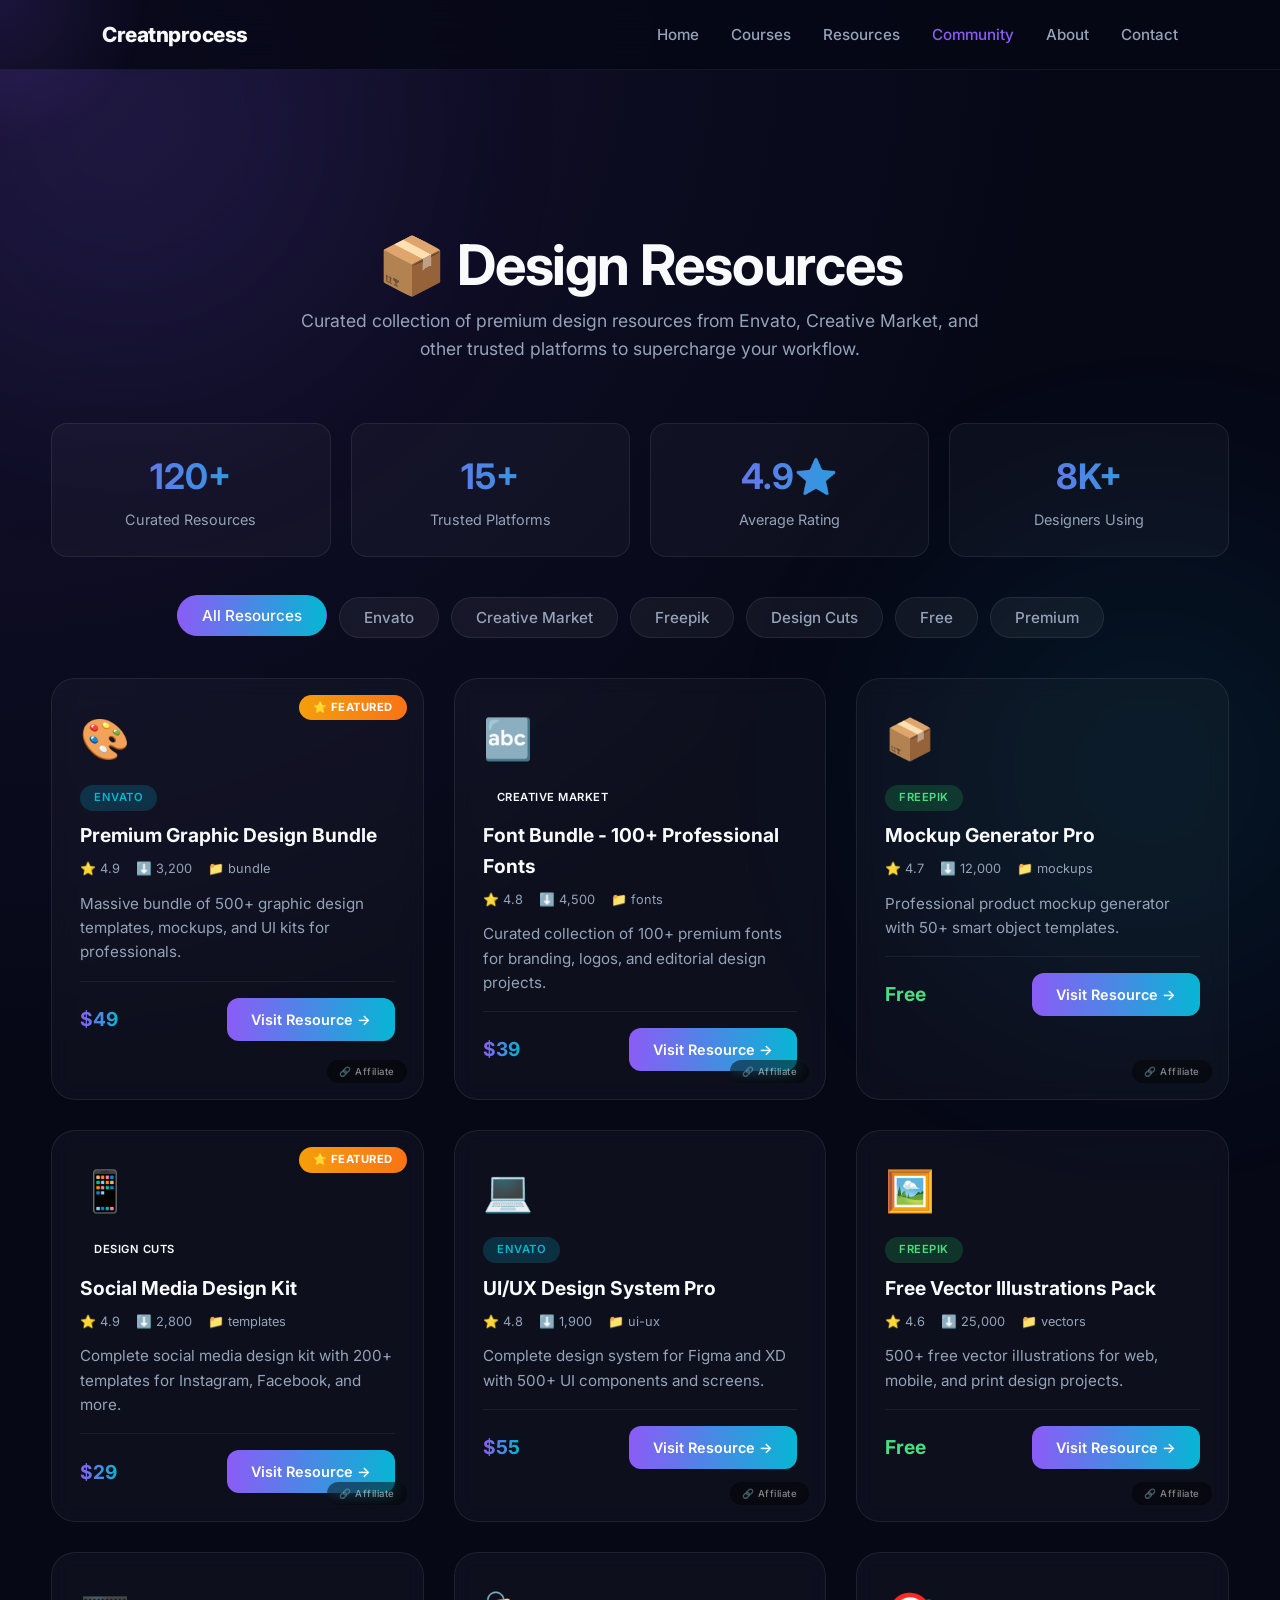
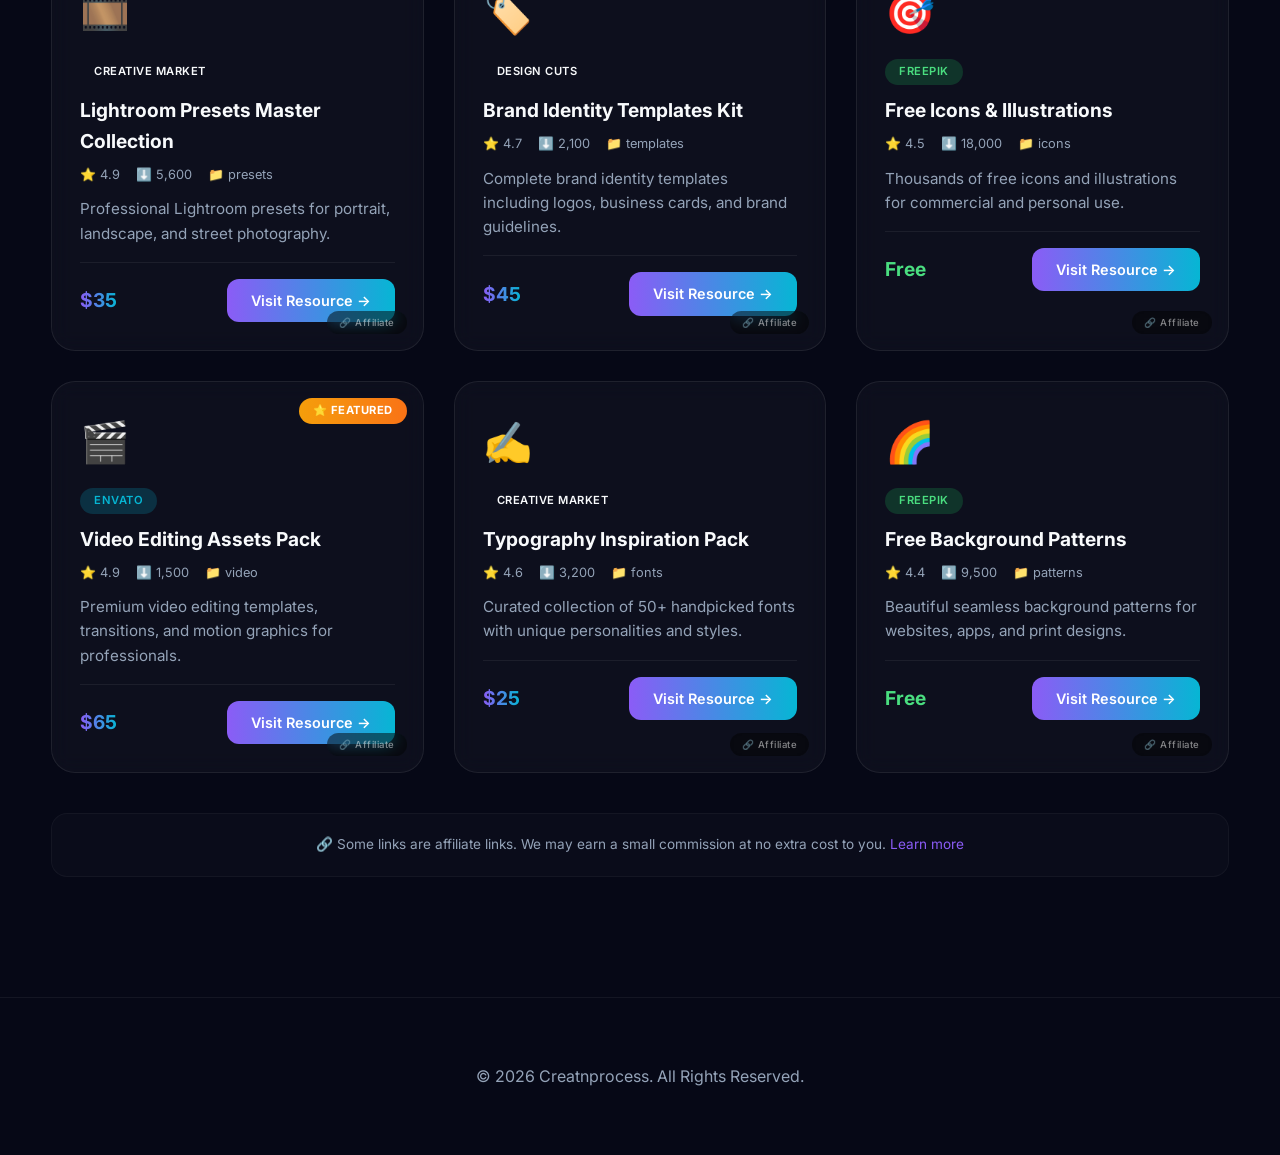
==== commit e423c633: "Update assets.html" ====
--- a/assets.html
+++ b/assets.html
@@ -314,15 +314,14 @@
         <div class="brand">Creatnprocess</div>
         <div class="nav-links">
             <a href="index.html">Home</a>
-            <a href="index.html#tutorials">Tutorials</a>
-            <a href="index.html#showcase">Portfolio</a>
-            <a href="index.html#academy">Academy</a>
+            <a href="courses.html">Courses</a>
+            <a href="assets.html">Resources</a>
+            <a href="community.html" style="color:var(--a);">Community</a>
             <a href="founder.html">About</a>
-            <a href="community.html">Community</a>
-            <a href="assets.html" style="color:var(--a);">Resources</a>
             <a href="index.html#contact">Contact</a>
         </div>
     </nav>
+
 
     <section class="section">
         <!-- Header -->
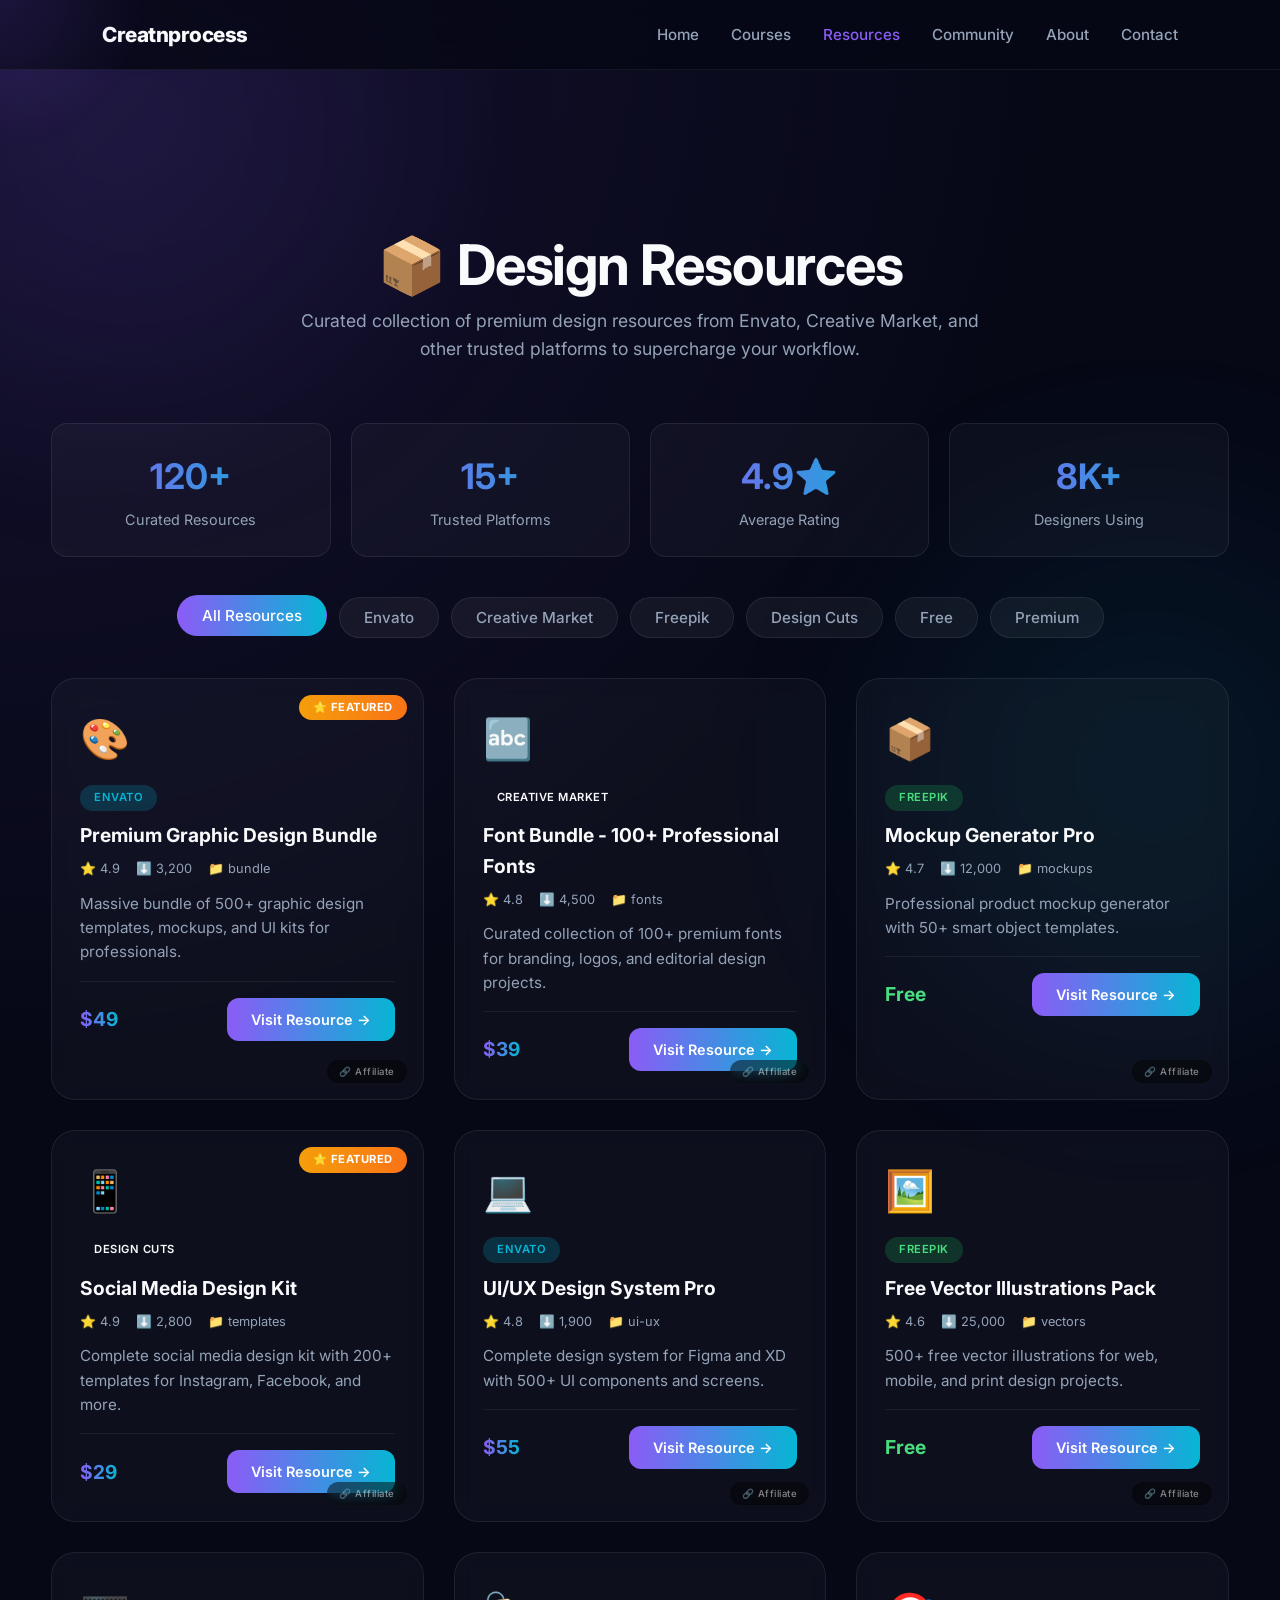
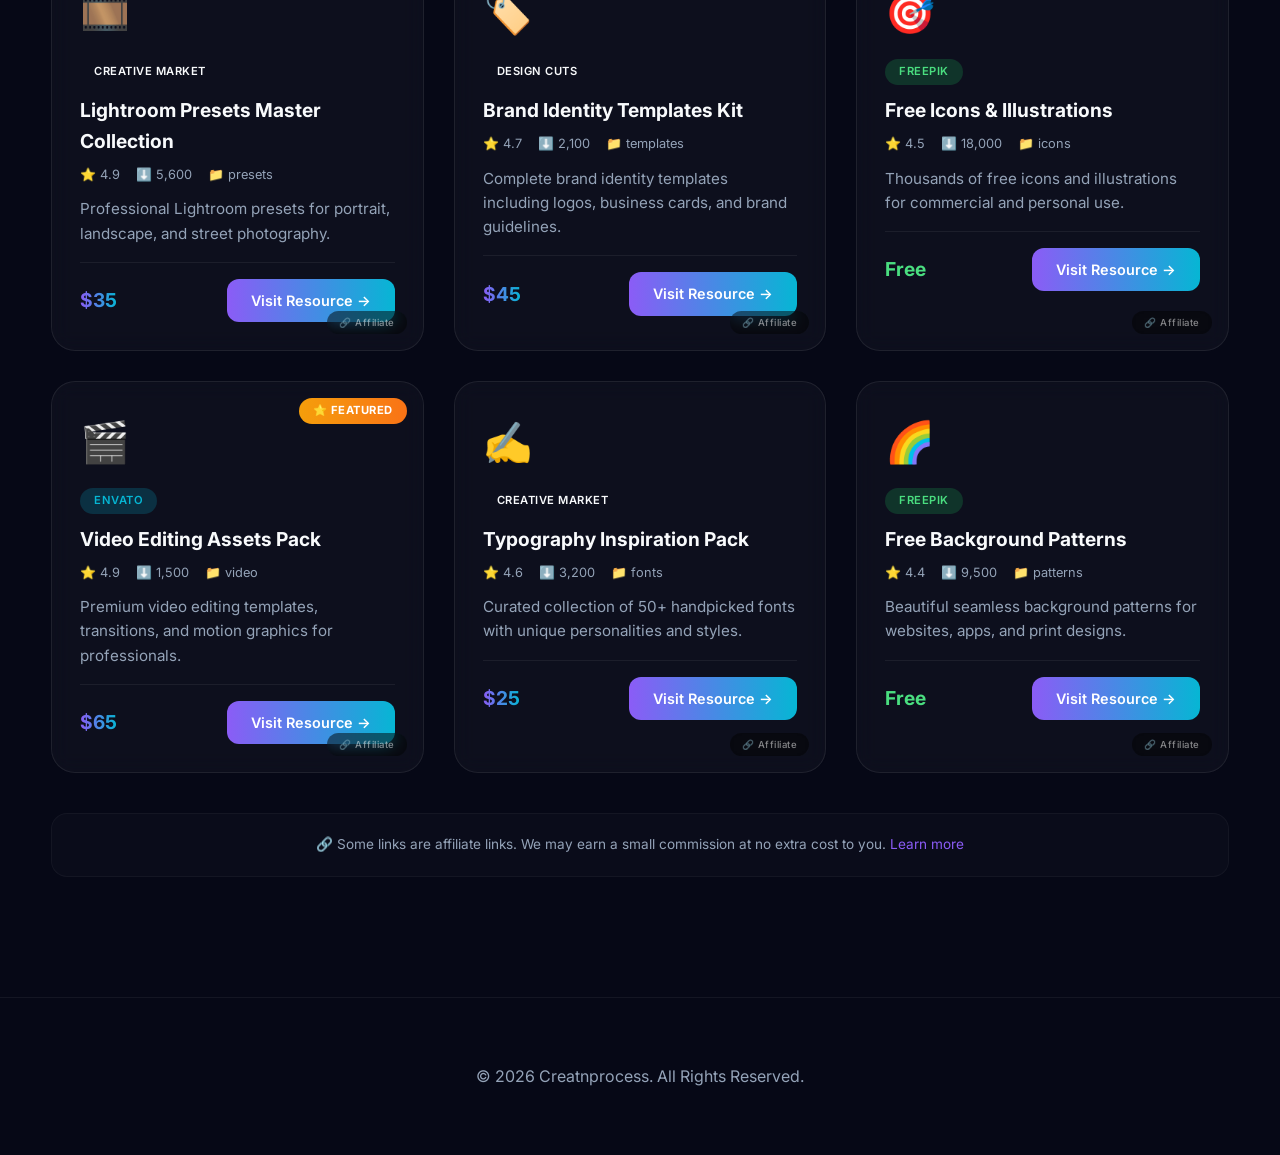
==== commit 0ccd4e92: "Update assets.html" ====
--- a/assets.html
+++ b/assets.html
@@ -315,8 +315,8 @@
         <div class="nav-links">
             <a href="index.html">Home</a>
             <a href="courses.html">Courses</a>
-            <a href="assets.html">Resources</a>
-            <a href="community.html" style="color:var(--a);">Community</a>
+            <a href="assets.html" style="color:var(--a);" >Resources</a>
+            <a href="community.html">Community</a>
             <a href="founder.html">About</a>
             <a href="index.html#contact">Contact</a>
         </div>
--- a/style.css
+++ b/style.css
@@ -82,6 +82,9 @@
   font-size: 1.3rem;
   letter-spacing: -0.5px;
   color: var(--text);
+  text-decoration: none;        /* ← Add this to remove underline */
+  cursor: pointer;
+  transition: color 0.2s ease;
 }
 .nav-links a {
   color: var(--muted);
